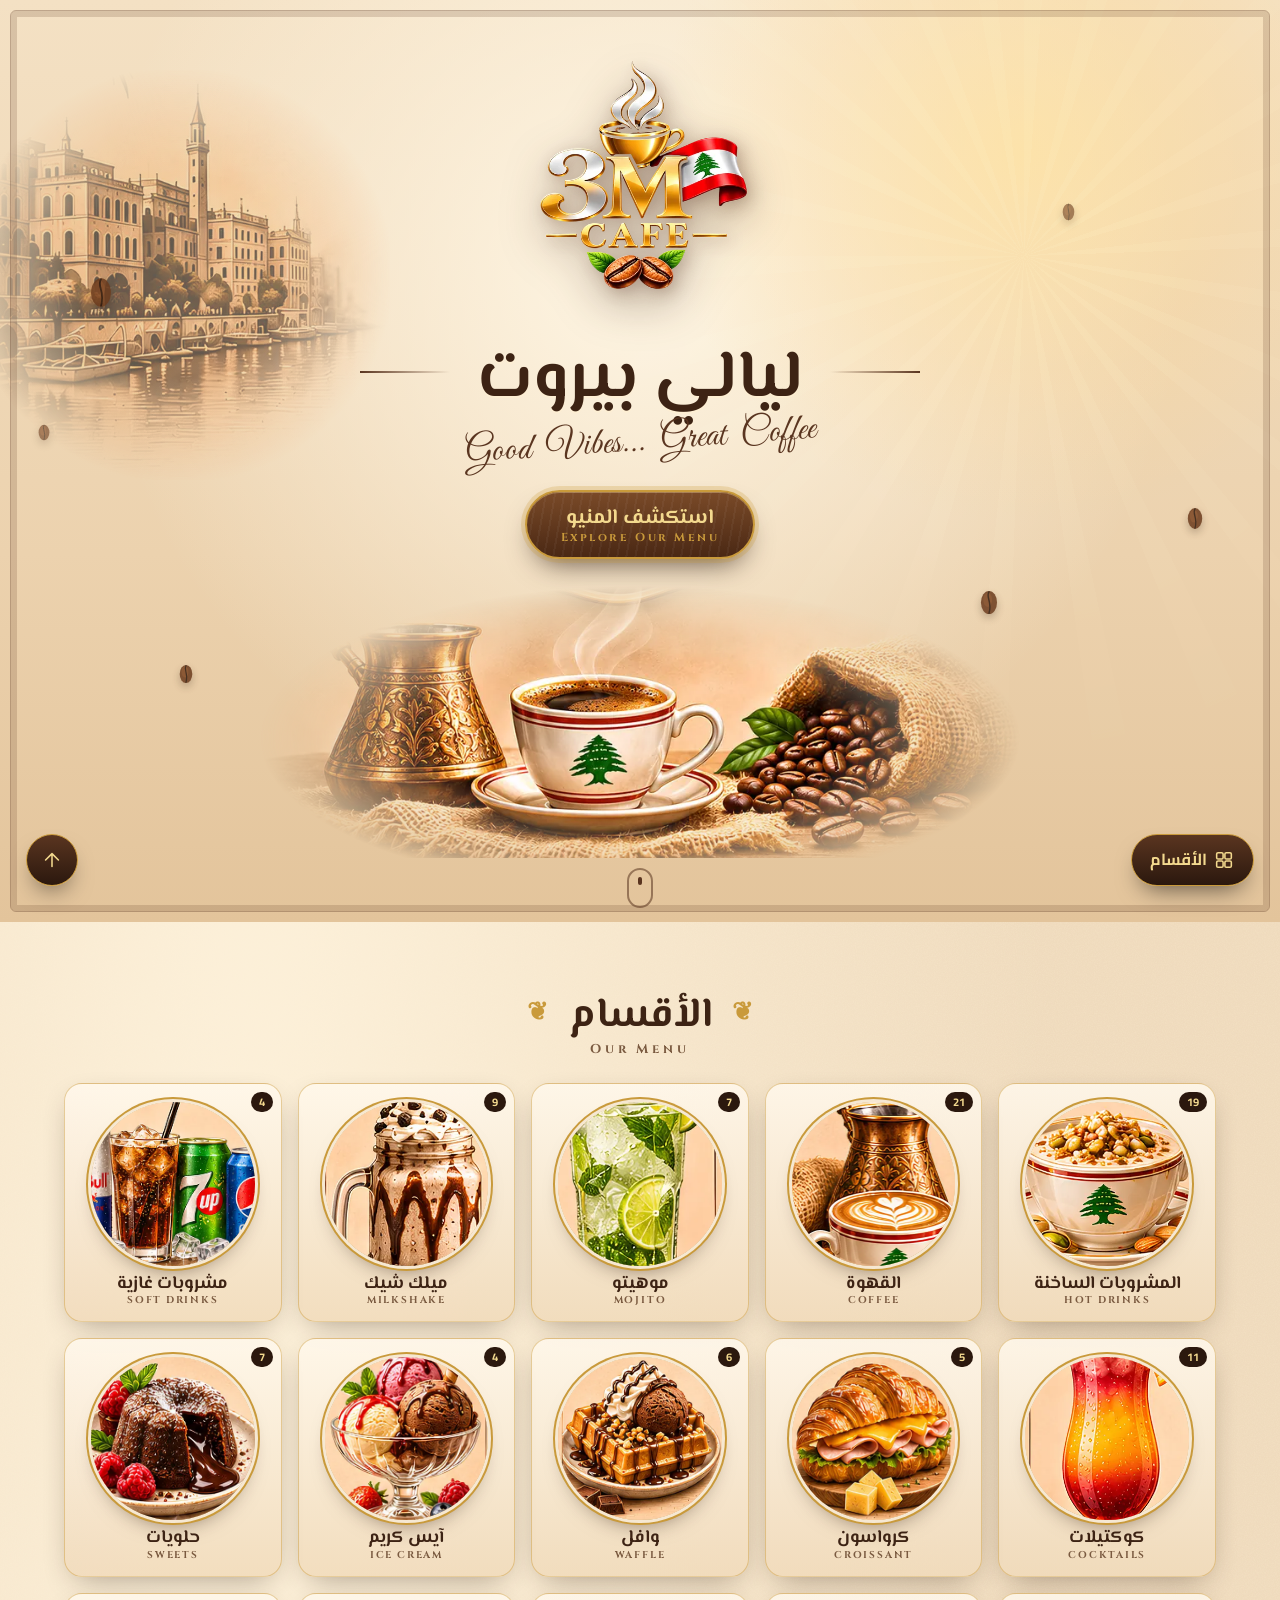
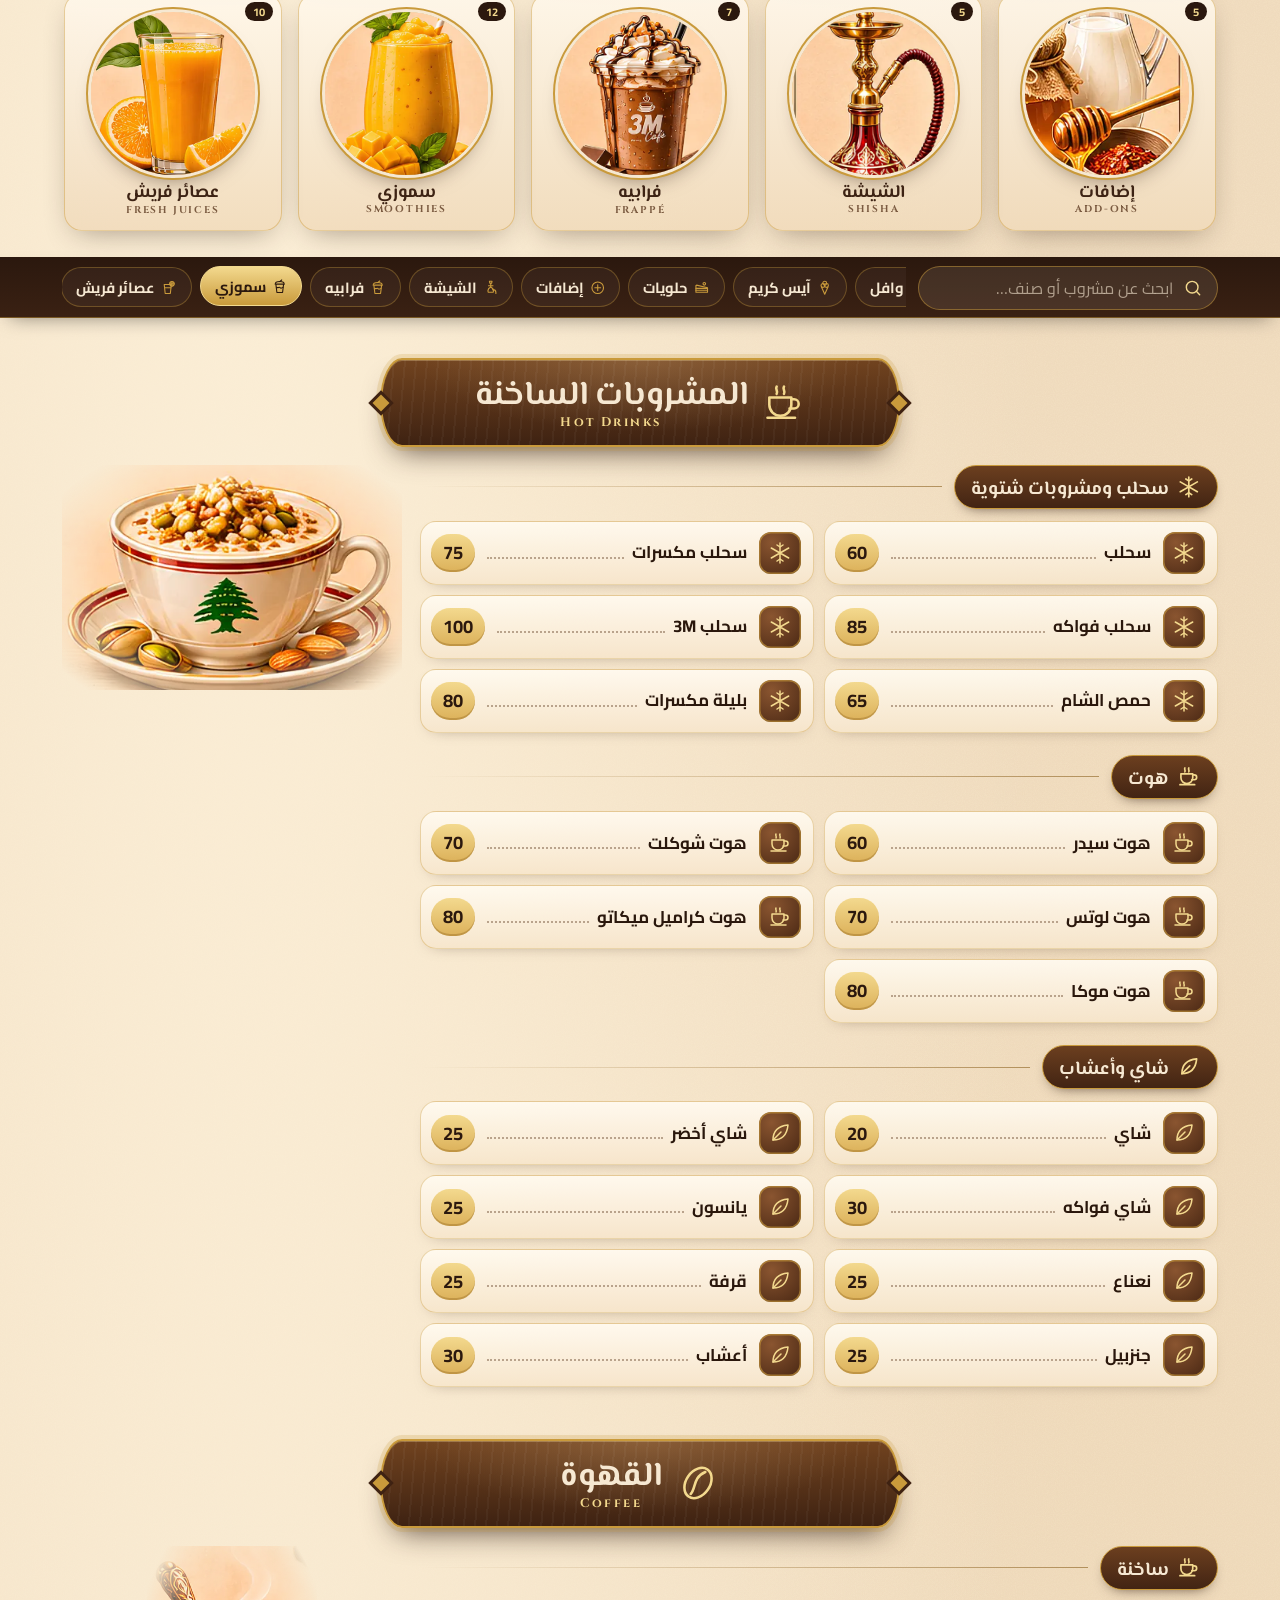
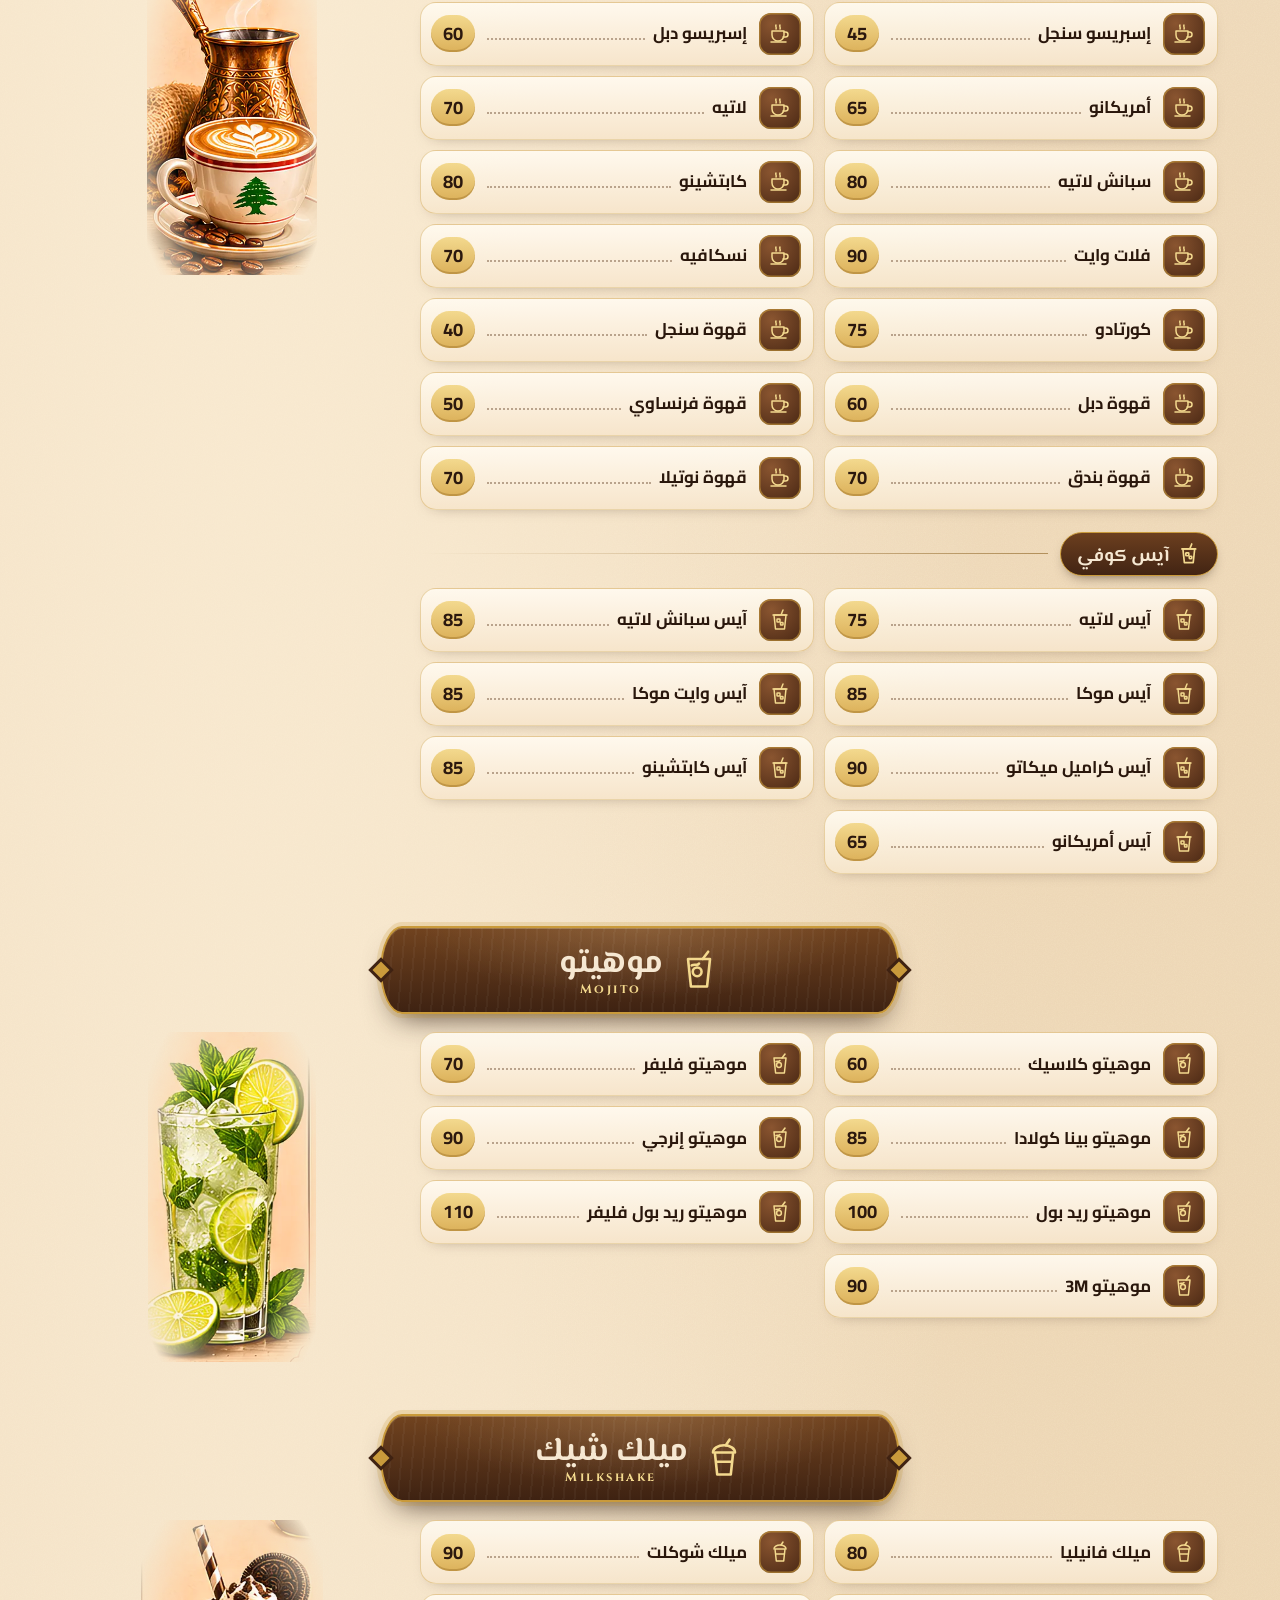
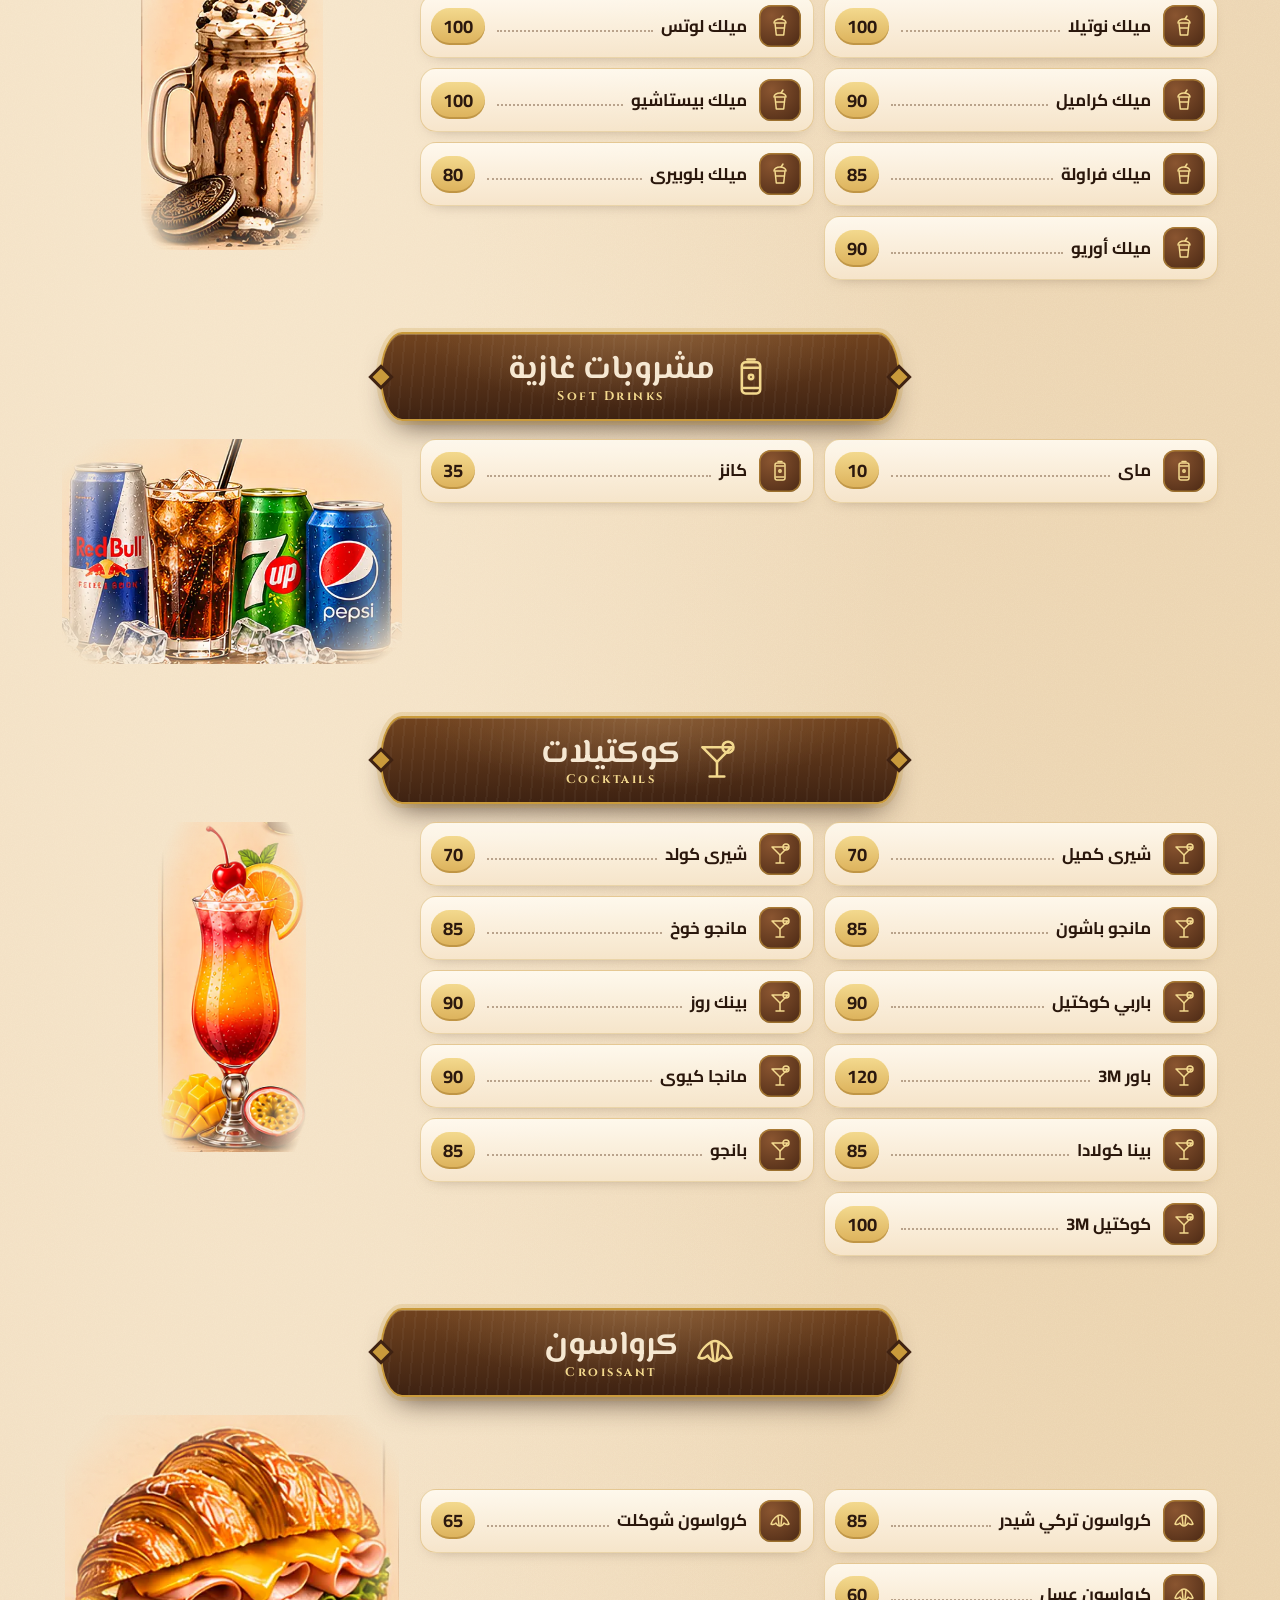
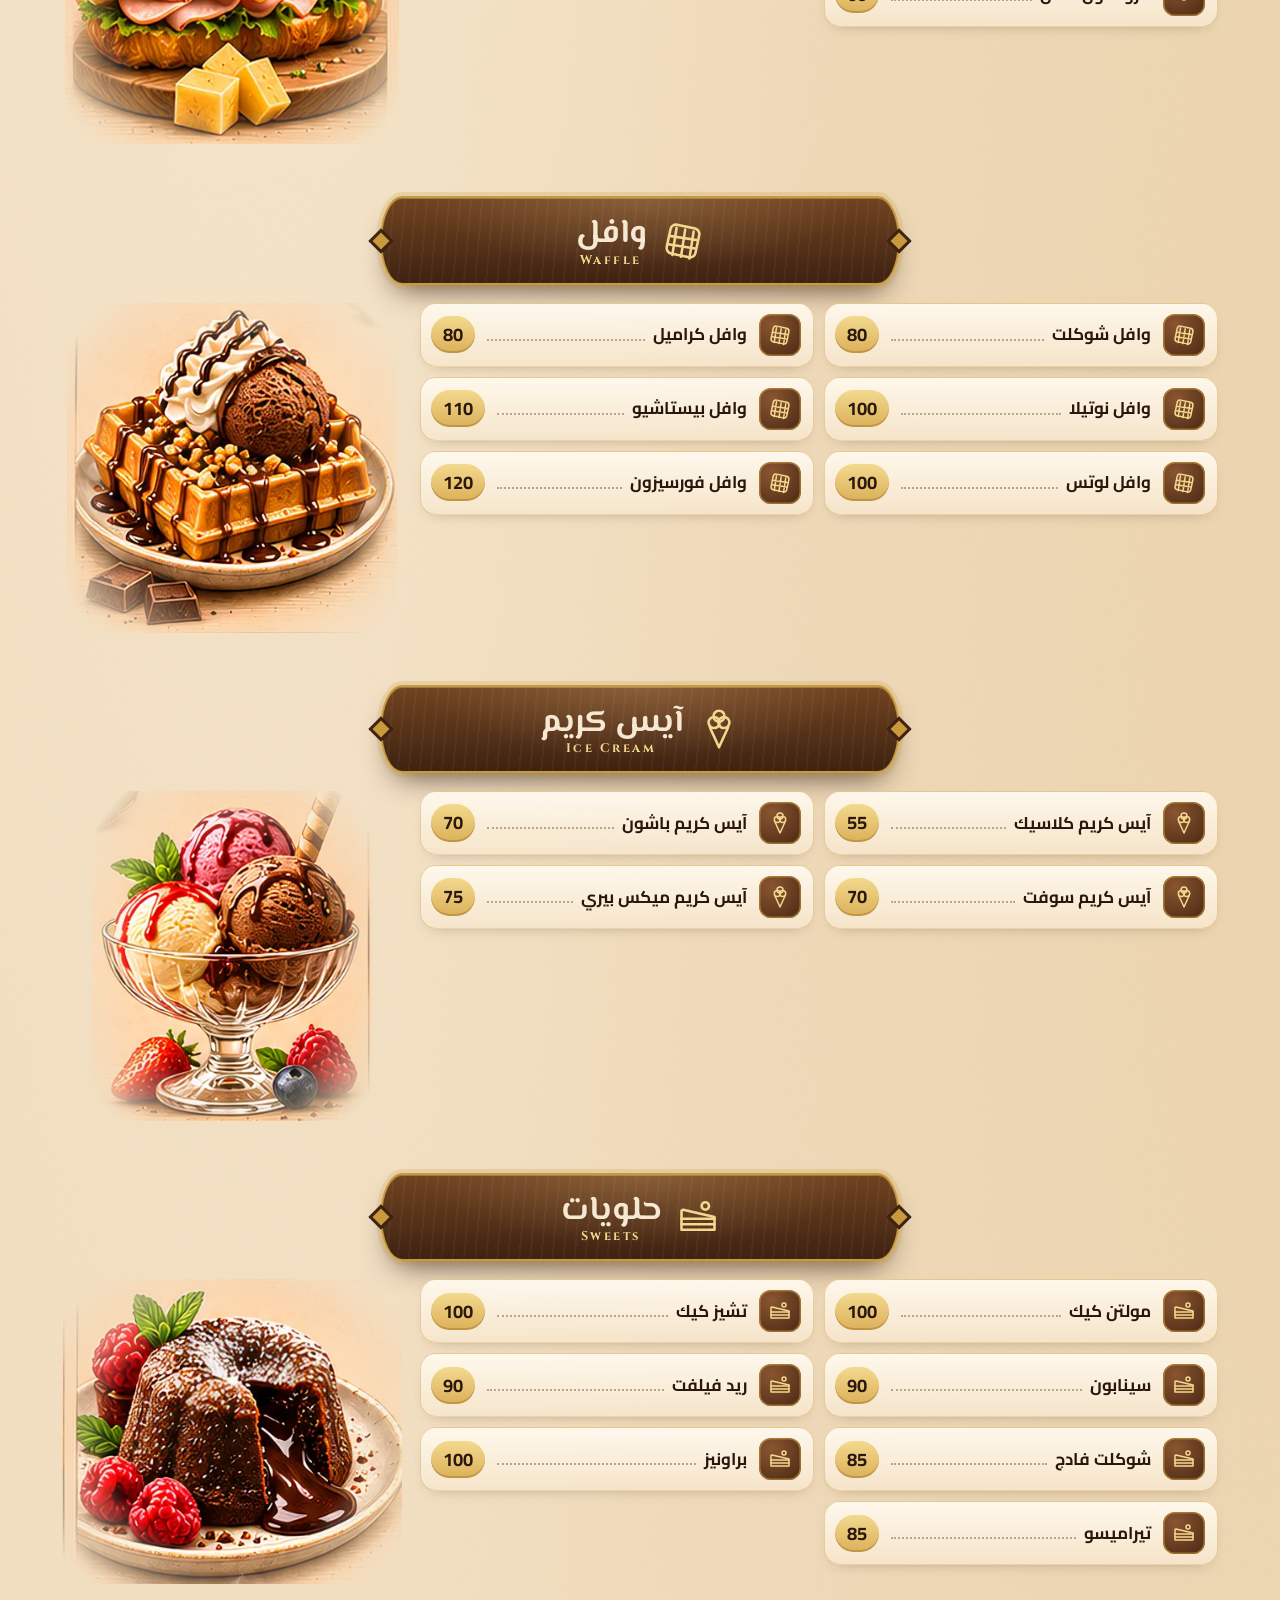
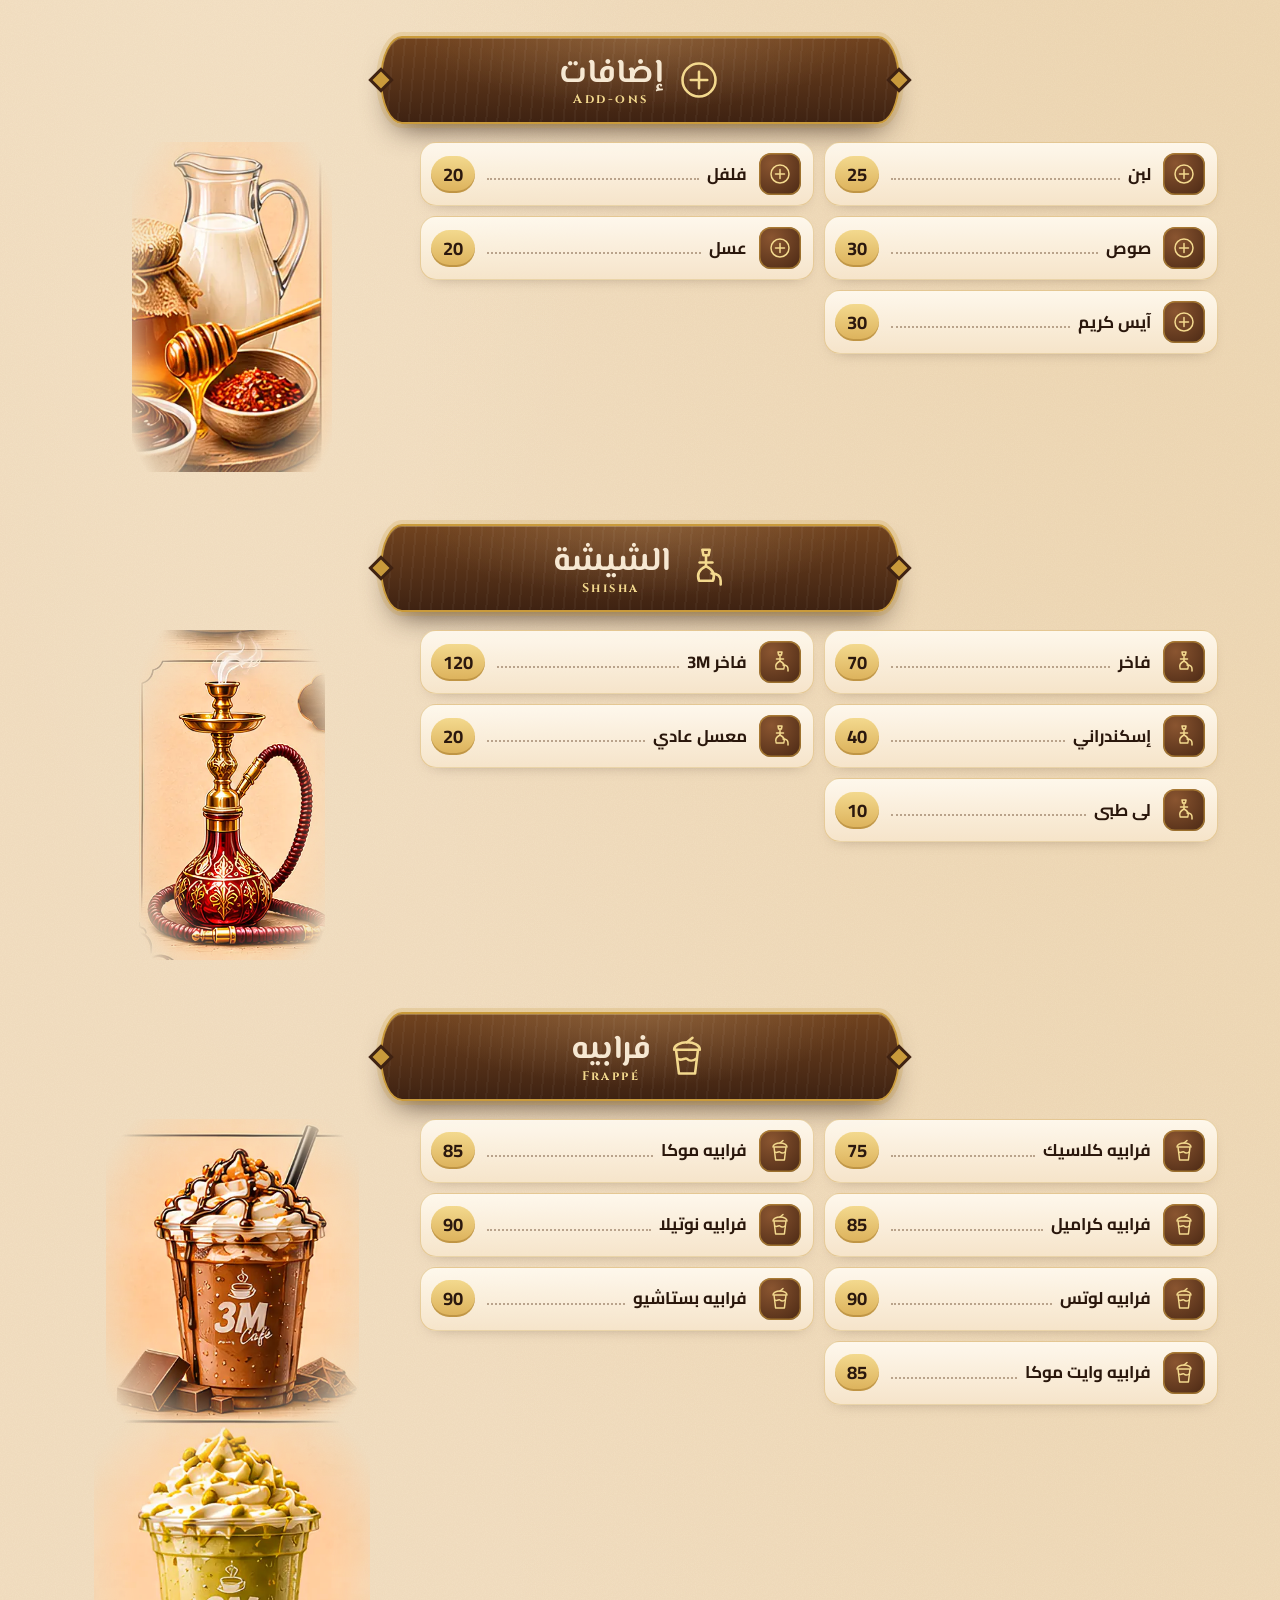
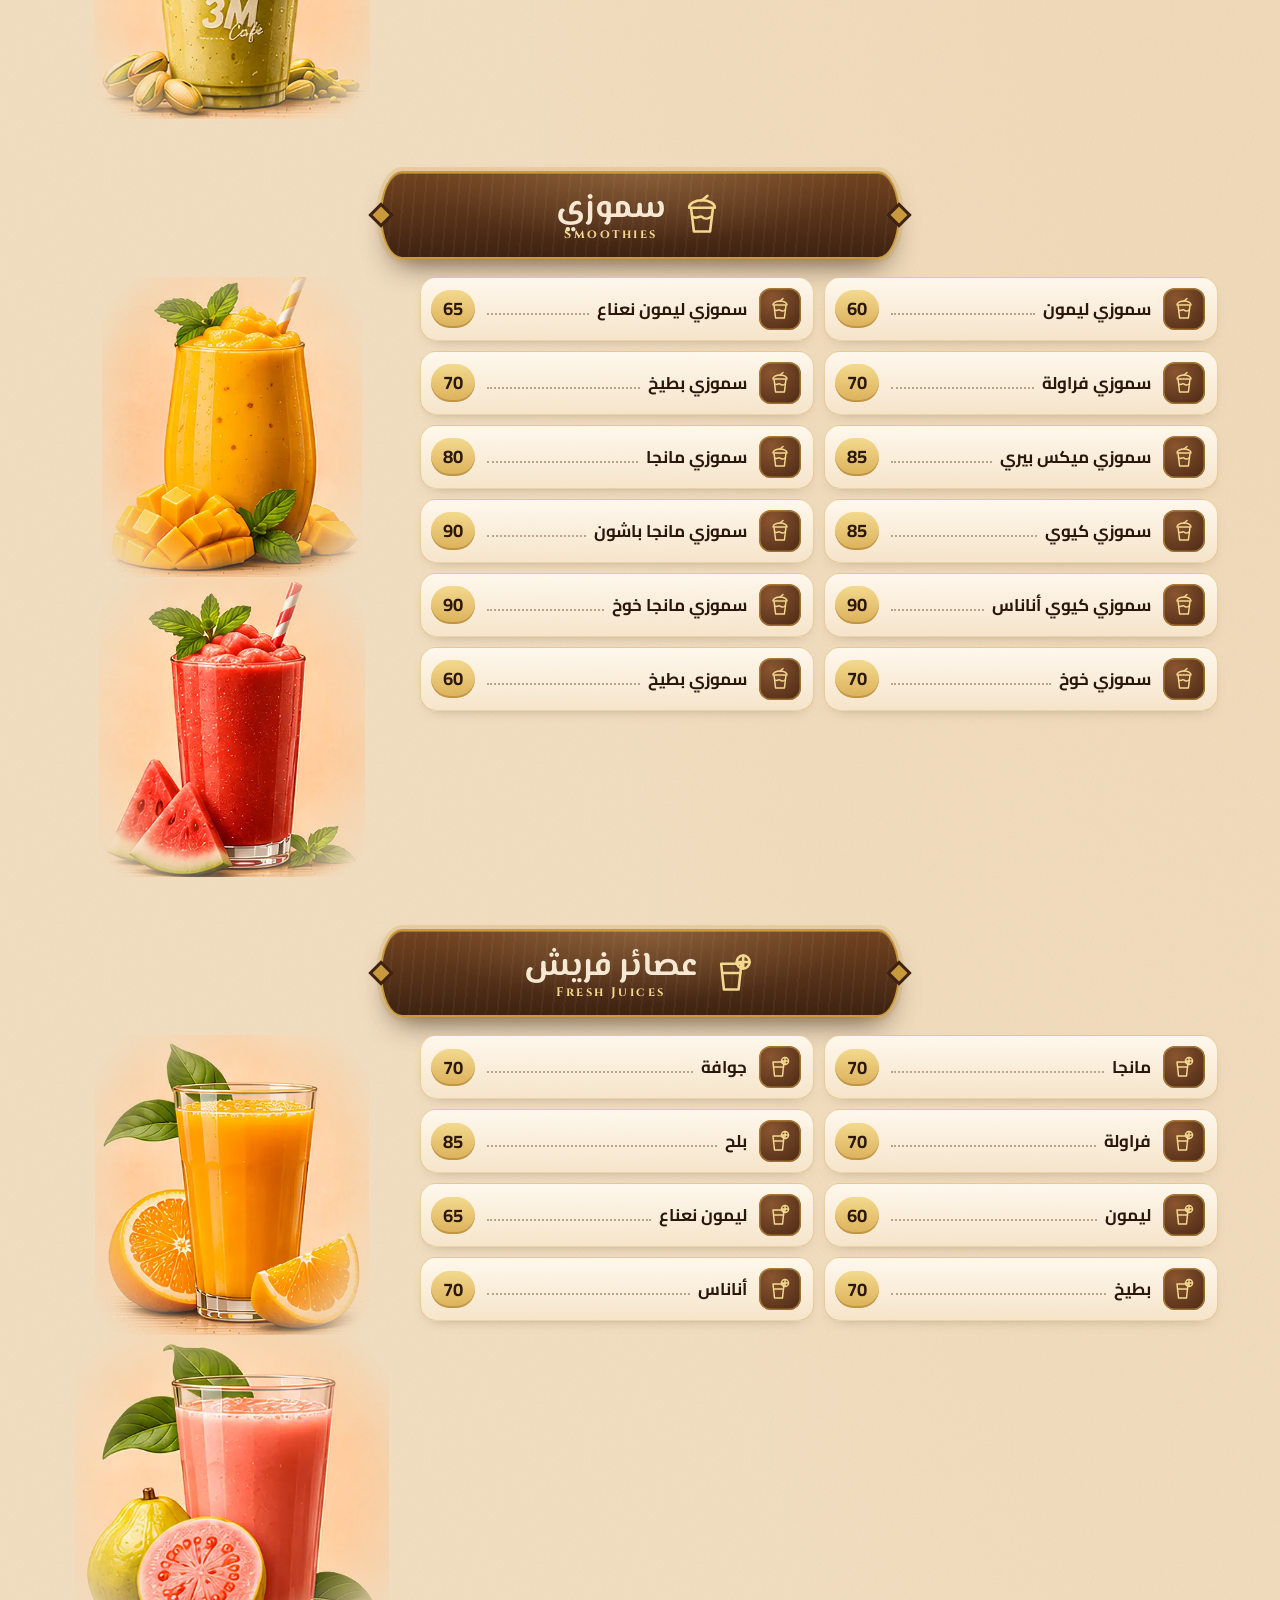
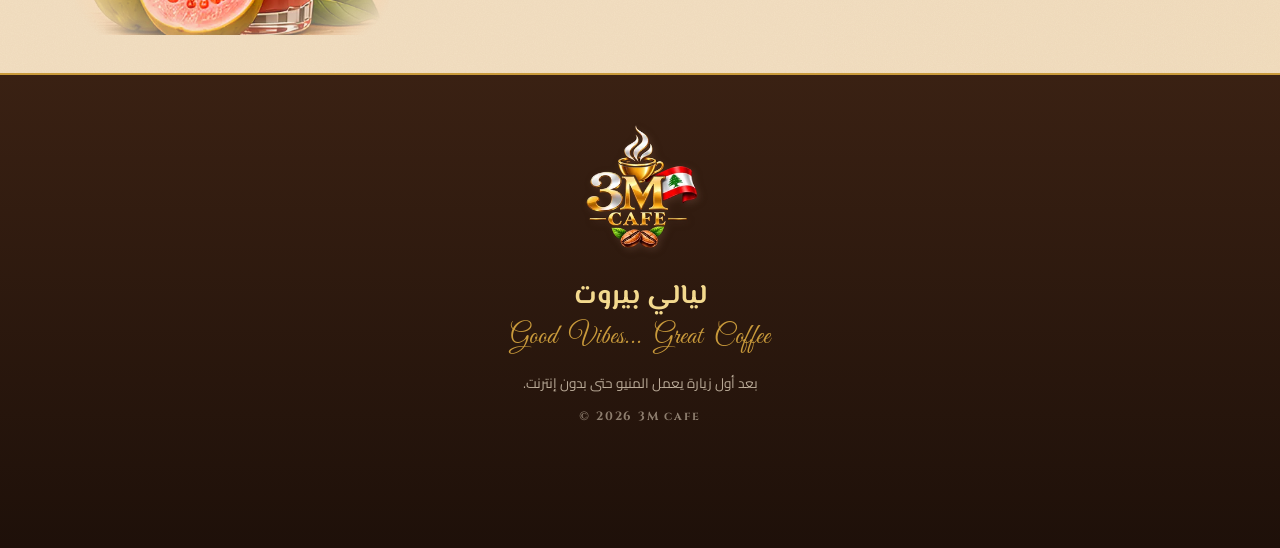
==== index.template.html @ a07860c0 "3M cafe immersive digital menu (PWA)" ====
<!doctype html>
<html lang="ar" dir="rtl">
<head>
<meta charset="utf-8">
<meta name="viewport" content="width=device-width, initial-scale=1, viewport-fit=cover">
<title>3M cafe | ليالي بيروت — المنيو</title>
<meta name="description" content="منيو 3M cafe — ليالي بيروت. مشروبات ساخنة، قهوة، موهيتو، ميلك شيك، كوكتيلات، وافل، كرواسون، حلويات، شيشة، فرابيه، سموزي وعصائر فريش. Good Vibes... Great Coffee.">
<meta name="theme-color" content="#2b180e">
<meta name="color-scheme" content="light">
<link rel="manifest" href="manifest.json">
<link rel="icon" type="image/png" sizes="32x32" href="assets/icons/favicon-32.png">
<link rel="apple-touch-icon" href="assets/icons/apple-touch-icon.png">
<meta name="apple-mobile-web-app-capable" content="yes">
<meta name="mobile-web-app-capable" content="yes">
<meta name="apple-mobile-web-app-status-bar-style" content="black-translucent">
<meta name="apple-mobile-web-app-title" content="3M cafe">
<meta property="og:type" content="website">
<meta property="og:title" content="3M cafe — ليالي بيروت | المنيو">
<meta property="og:description" content="Good Vibes... Great Coffee — منيو 3M cafe الرقمي">
<meta property="og:image" content="assets/img/og.jpg">
<meta property="og:locale" content="ar_EG">
<meta name="twitter:card" content="summary_large_image">
<link rel="preload" href="assets/fonts/el-messiri-arabic-700-normal.woff2" as="font" type="font/woff2" crossorigin>
<link rel="preload" href="assets/fonts/cairo-arabic-700-normal.woff2" as="font" type="font/woff2" crossorigin>
<link rel="preload" href="assets/img/logo-520.webp" as="image" type="image/webp">
<link rel="stylesheet" href="css/styles.css">
<script type="application/ld+json">{"@context":"https://schema.org","@type":"CafeOrCoffeeShop","name":"3M cafe","slogan":"Good Vibes... Great Coffee","servesCuisine":["Coffee","Lebanese"],"hasMenu":"#menu","image":"assets/img/logo.png"}</script>
</head>
<body class="is-loading">
<svg width="0" height="0" style="position:absolute" aria-hidden="true" focusable="false">
  <defs>
    <linearGradient id="leafGrad" x1="0" y1="0" x2="1" y2="1">
      <stop offset="0" stop-color="#6f7b34"/><stop offset=".55" stop-color="#4d5a22"/><stop offset="1" stop-color="#2e3814"/>
    </linearGradient>
    <linearGradient id="goldGrad" x1="0" y1="0" x2="1" y2="1">
      <stop offset="0" stop-color="#f6e19a"/><stop offset=".5" stop-color="#c99a3b"/><stop offset="1" stop-color="#8a5f1c"/>
    </linearGradient>
    <filter id="steamBlur" x="-50%" y="-50%" width="200%" height="200%"><feGaussianBlur stdDeviation="3"/></filter>
  </defs>
  %%FROND%%
  <symbol id="bean" viewBox="0 0 40 56"><ellipse cx="20" cy="28" rx="18" ry="26" fill="#6b3b1d"/><ellipse cx="17" cy="22" rx="10" ry="16" fill="#8a4f27" opacity=".55"/><path d="M20 4c-8 12 8 22 0 48" stroke="#2b160a" stroke-width="3.2" fill="none" stroke-linecap="round"/></symbol>
  <symbol id="i-cup" viewBox="0 0 24 24"><path d="M4 9h12v4a6 6 0 0 1-12 0V9Z"/><path d="M16 10h1.5a2.5 2.5 0 0 1 0 5H15"/><path d="M3 20h15"/><path d="M8 3c-1 1.5 1 2.5 0 4M12 3c-1 1.5 1 2.5 0 4"/></symbol>
  <symbol id="i-bean" viewBox="0 0 24 24"><ellipse cx="12" cy="12" rx="6.5" ry="9" transform="rotate(35 12 12)"/><path d="M8 18c3-3 1-9 8-12"/></symbol>
  <symbol id="i-leaf" viewBox="0 0 24 24"><path d="M5 19C5 10 10 5 20 4c-1 10-6 15-15 15Z"/><path d="M5 19 13 11"/></symbol>
  <symbol id="i-snow" viewBox="0 0 24 24"><path d="M12 2v20M3.3 7l17.4 10M3.3 17 20.7 7"/><path d="m9 4 3 2 3-2M9 20l3-2 3 2"/></symbol>
  <symbol id="i-iced" viewBox="0 0 24 24"><path d="M6 7h12l-1.5 14h-9L6 7Z"/><path d="M5 7h14M13 7l2-5"/><rect x="9" y="11" width="3" height="3" rx=".6"/><rect x="12.5" y="14.5" width="2.5" height="2.5" rx=".6"/></symbol>
  <symbol id="i-mojito" viewBox="0 0 24 24"><path d="M6 6h12l-1.6 15H7.6L6 6Z"/><path d="M14 6l3-4"/><circle cx="11" cy="13" r="2.4"/><path d="M8 9.5c2-1 3 .5 4-1"/></symbol>
  <symbol id="i-shake" viewBox="0 0 24 24"><path d="M7 9h10l-1.3 12H8.3L7 9Z"/><path d="M6 9a6 4 0 0 1 12 0"/><path d="M13 5l2-3"/><path d="M8 14h8"/></symbol>
  <symbol id="i-can" viewBox="0 0 24 24"><rect x="7" y="4" width="10" height="17" rx="2"/><path d="M8 7h8M8 18h8M10 2.5h4"/><circle cx="12" cy="12" r="1.2"/></symbol>
  <symbol id="i-cocktail" viewBox="0 0 24 24"><path d="M4 5h16l-8 8-8-8Z"/><path d="M12 13v8M8 21h8"/><circle cx="18" cy="5" r="3"/></symbol>
  <symbol id="i-croissant" viewBox="0 0 24 24"><path d="M3 15c2-6 7-9 9-9s7 3 9 9c-2 1-4 0-5-1-1 2-3 3-4 3s-3-1-4-3c-1 1-3 2-5 1Z"/><path d="M10 7l1 9M14 7l-1 9"/></symbol>
  <symbol id="i-waffle" viewBox="0 0 24 24"><rect x="4" y="4" width="16" height="16" rx="3" transform="rotate(12 12 12)"/><path d="M8.5 4.8 6.2 19.6M13.2 5.8l-2.3 14.8M17.8 6.8l-2.3 14.8M4.6 9.2l14.8 2.3M3.9 13.8l14.8 2.3"/></symbol>
  <symbol id="i-icecream" viewBox="0 0 24 24"><path d="M7 11l5 11 5-11"/><circle cx="9.3" cy="8.5" r="3"/><circle cx="14.7" cy="8.5" r="3"/><circle cx="12" cy="5" r="3"/></symbol>
  <symbol id="i-cake" viewBox="0 0 24 24"><path d="M3 19h18v-7L4 8l-1 .5V19Z"/><path d="M3 13h18M3 16h18"/><circle cx="16" cy="6" r="2"/></symbol>
  <symbol id="i-plus" viewBox="0 0 24 24"><circle cx="12" cy="12" r="9"/><path d="M12 7.5v9M7.5 12h9"/></symbol>
  <symbol id="i-shisha" viewBox="0 0 24 24"><path d="M10 2h4l-.6 3h-2.8L10 2Z"/><path d="M12 5v6"/><path d="M8.5 9h7"/><path d="M12 11c-4 2-5 5-3.8 8h7.6C17 16 16 13 12 11Z"/><path d="M15 15c3 0 5 1 5 4v2"/></symbol>
  <symbol id="i-frappe" viewBox="0 0 24 24"><path d="M6 8h12l-1.6 13H7.6L6 8Z"/><path d="M5 8a7 4 0 0 1 14 0"/><path d="M12 4l3-2.5"/><path d="M7 13c2 1.5 4-1 5 0s3 1.5 5 0"/></symbol>
  <symbol id="i-juice" viewBox="0 0 24 24"><path d="M5 7h11l-1.5 14h-8L5 7Z"/><circle cx="17" cy="6" r="3.5"/><path d="M17 2.5v7M13.5 6h7"/><path d="M6 12h9.5"/></symbol>
  <symbol id="i-search" viewBox="0 0 24 24"><circle cx="11" cy="11" r="7"/><path d="m20 20-4-4"/></symbol>
  <symbol id="i-grid" viewBox="0 0 24 24"><rect x="4" y="4" width="7" height="7" rx="1.5"/><rect x="13" y="4" width="7" height="7" rx="1.5"/><rect x="4" y="13" width="7" height="7" rx="1.5"/><rect x="13" y="13" width="7" height="7" rx="1.5"/></symbol>
  <symbol id="i-up" viewBox="0 0 24 24"><path d="M12 19V5M5 12l7-7 7 7"/></symbol>
  <symbol id="i-x" viewBox="0 0 24 24"><path d="M6 6l12 12M18 6 6 18"/></symbol>
  <symbol id="i-wifi-off" viewBox="0 0 24 24"><path d="M3 3l18 18M8.5 16.5a5 5 0 0 1 7 0M5 12.5a10 10 0 0 1 4.3-2.4M12 8.4a10 10 0 0 1 7 4.1M2 8.8a15 15 0 0 1 4.6-2.9M10.5 4.6A15 15 0 0 1 22 8.8"/><circle cx="12" cy="20" r=".8"/></symbol>
  <symbol id="i-download" viewBox="0 0 24 24"><path d="M12 3v12M7 10l5 5 5-5M4 20h16"/></symbol>
  <symbol id="steam" viewBox="0 0 60 90"><g fill="none" stroke="#fff" stroke-linecap="round" filter="url(#steamBlur)"><path class="s1" d="M20 88c-10-14 10-22 0-38s10-24 2-40" stroke-width="5"/><path class="s2" d="M32 88c-8-12 8-20 0-34s8-22 2-36" stroke-width="4"/><path class="s3" d="M44 88c-10-14 10-20 0-36s8-20 2-32" stroke-width="5"/></g></symbol>
</svg>

<!-- Loader -->
<div class="loader" id="loader" role="status" aria-label="جاري التحميل">
  <div class="loader__cup" aria-hidden="true">
    <svg class="loader__steam" viewBox="0 0 60 90"><use href="#steam"/></svg>
    <svg viewBox="0 0 120 90" class="loader__svg">
      <defs><clipPath id="cupClip"><path d="M14 16h72v24a36 36 0 0 1-72 0V16Z"/></clipPath></defs>
      <path d="M14 16h72v24a36 36 0 0 1-72 0V16Z" fill="url(#goldGrad)"/>
      <g clip-path="url(#cupClip)"><path class="loader__liquid" d="M0 24q15-6 30 0t30 0 30 0 30 0 30 0V90H0Z" fill="#4a2814"/></g>
      <path d="M86 24h6a10 10 0 0 1 0 20h-9" fill="none" stroke="url(#goldGrad)" stroke-width="6"/>
      <ellipse cx="50" cy="84" rx="44" ry="5" fill="url(#goldGrad)"/>
    </svg>
  </div>
  <p class="loader__text">3M <span>cafe</span></p>
</div>

<a class="skip" href="#menu">انتقل للمنيو</a>

<!-- Offline / update / install toasts -->
<div class="pill pill--offline" id="offlinePill" hidden><svg class="ico"><use href="#i-wifi-off"/></svg><span>أنت غير متصل — المنيو يعمل من النسخة المحفوظة</span></div>
<div class="toast" id="updateToast" hidden><span>نسخة جديدة من المنيو متاحة</span><button type="button" id="updateBtn">تحديث</button></div>

<header class="hero" id="top">
  <div class="hero__sun" aria-hidden="true"></div>
  <div class="hero__rays" aria-hidden="true"></div>
  <img class="hero__city" data-speed="0.18" src="assets/img/beirut.webp" width="560" height="546" alt="" aria-hidden="true">
  <div class="palm palm--tl" data-speed="0.08" aria-hidden="true">
    <svg class="frond f1" viewBox="-20 -60 460 360"><use href="#frond"/></svg>
    <svg class="frond f2" viewBox="-20 -60 460 360"><use href="#frond"/></svg>
    <svg class="frond f3" viewBox="-20 -60 460 360"><use href="#frond"/></svg>
  </div>
  <div class="palm palm--tr" data-speed="0.08" aria-hidden="true">
    <svg class="frond f1" viewBox="-20 -60 460 360"><use href="#frond"/></svg>
    <svg class="frond f2" viewBox="-20 -60 460 360"><use href="#frond"/></svg>
    <svg class="frond f3" viewBox="-20 -60 460 360"><use href="#frond"/></svg>
  </div>
  <div class="beans" aria-hidden="true">
    <svg class="b b1"><use href="#bean"/></svg><svg class="b b2"><use href="#bean"/></svg><svg class="b b3"><use href="#bean"/></svg><svg class="b b4"><use href="#bean"/></svg><svg class="b b5"><use href="#bean"/></svg><svg class="b b6"><use href="#bean"/></svg>
  </div>

  <div class="hero__content">
    <div class="hero__logo-wrap">
      <svg class="hero__logo-steam" viewBox="0 0 60 90" aria-hidden="true"><use href="#steam"/></svg>
      <img class="hero__logo" src="assets/img/logo-520.webp" srcset="assets/img/logo-260.webp 260w, assets/img/logo-520.webp 520w" sizes="(max-width: 600px) 220px, 280px" width="520" height="531" alt="3M cafe" fetchpriority="high">
    </div>
    <h1 class="hero__title"><span class="sr-only">3M cafe — </span>ليالي بيروت</h1>
    <p class="hero__script" lang="en" dir="ltr">Good Vibes... Great Coffee</p>
    <a class="plaque-btn" href="#categories">
      <span class="plaque-btn__ar">استكشف المنيو</span>
      <span class="plaque-btn__en" lang="en">Explore Our Menu</span>
    </a>
  </div>

  <div class="hero__scene" data-speed="-0.06">
    <img src="assets/img/hero-scene.webp" width="900" height="322" alt="دلة قهوة نحاسية وفنجان قهوة لبناني وحبوب البن" fetchpriority="high">
    <svg class="hero__scene-steam" viewBox="0 0 60 90" aria-hidden="true"><use href="#steam"/></svg>
  </div>
  <a class="scroll-cue" href="#categories" aria-label="انزل للأقسام"><span></span></a>
</header>

<main id="menu">
  <section class="cats" id="categories" aria-labelledby="catsTitle">
    <div class="ornament-title">
      <h2 id="catsTitle">الأقسام</h2>
      <p lang="en">Our Menu</p>
    </div>
    <div class="cats__grid" id="catsGrid"></div>
  </section>

  <div class="toolbar" id="toolbar">
    <div class="toolbar__inner">
      <label class="search">
        <svg class="ico" aria-hidden="true"><use href="#i-search"/></svg>
        <span class="sr-only">ابحث في المنيو</span>
        <input id="search" type="search" placeholder="ابحث عن مشروب أو صنف…" autocomplete="off" enterkeyhint="search">
        <button type="button" class="search__clear" id="searchClear" aria-label="مسح البحث" hidden><svg class="ico"><use href="#i-x"/></svg></button>
      </label>
      <nav class="chips" id="chips" aria-label="أقسام المنيو"></nav>
    </div>
  </div>

  <div id="sections"></div>
  <p class="empty" id="empty" hidden>لا توجد نتائج مطابقة — جرّب كلمة أخرى ☕</p>
  <noscript><p class="empty">يرجى تفعيل JavaScript لعرض المنيو.</p></noscript>
</main>

<footer class="footer">
  <img src="assets/img/logo-260.webp" width="260" height="266" alt="3M cafe" loading="lazy" decoding="async">
  <p class="footer__ar">ليالي بيروت</p>
  <p class="footer__en" lang="en" dir="ltr">Good Vibes... Great Coffee</p>
  <button type="button" class="install-btn" id="installBtn" hidden><svg class="ico"><use href="#i-download"/></svg> أضف المنيو للشاشة الرئيسية</button>
  <p class="footer__ios" id="iosHint" hidden>على iPhone: اضغط زر المشاركة ثم «إضافة إلى الشاشة الرئيسية».</p>
  <p class="footer__note">بعد أول زيارة يعمل المنيو حتى بدون إنترنت.</p>
  <p class="footer__copy" lang="en" dir="ltr">© <span id="year"></span> 3M cafe</p>
</footer>

<div class="fabs">
  <a class="fab fab--cats" href="#categories" aria-label="الرجوع إلى الأقسام"><svg class="ico"><use href="#i-grid"/></svg><span>الأقسام</span></a>
  <button type="button" class="fab fab--top" id="toTop" aria-label="العودة لأعلى"><svg class="ico"><use href="#i-up"/></svg></button>
</div>

<script src="js/app.js" defer></script>
</body>
</html>
---- css/styles.css ----
/* =========================================================
   3M cafe — Immersive Digital Menu
   ========================================================= */
@font-face{font-family:"Messiri";src:url(../assets/fonts/el-messiri-arabic-700-normal.woff2) format("woff2");font-weight:700;font-display:swap;unicode-range:U+0600-06FF,U+0750-077F,U+0870-088E,U+0890-0891,U+0898-08E1,U+08E3-08FF,U+200C-200E,U+2010-2011,U+204F,U+2E41,U+FB50-FDFF,U+FE70-FE74,U+FE76-FEFC}
@font-face{font-family:"Cairo";src:url(../assets/fonts/cairo-arabic-400-normal.woff2) format("woff2");font-weight:400;font-display:swap;unicode-range:U+0600-06FF,U+0750-077F,U+0870-088E,U+0890-0891,U+0898-08E1,U+08E3-08FF,U+200C-200E,U+2010-2011,U+204F,U+2E41,U+FB50-FDFF,U+FE70-FE74,U+FE76-FEFC}
@font-face{font-family:"Cairo";src:url(../assets/fonts/cairo-arabic-700-normal.woff2) format("woff2");font-weight:700;font-display:swap;unicode-range:U+0600-06FF,U+0750-077F,U+0870-088E,U+0890-0891,U+0898-08E1,U+08E3-08FF,U+200C-200E,U+2010-2011,U+204F,U+2E41,U+FB50-FDFF,U+FE70-FE74,U+FE76-FEFC}
@font-face{font-family:"Cairo";src:url(../assets/fonts/cairo-latin-400-normal.woff2) format("woff2");font-weight:400;font-display:swap;unicode-range:U+0000-00FF,U+0131,U+0152-0153,U+02BB-02BC,U+02C6,U+02DA,U+02DC,U+2000-206F,U+20AC,U+2122,U+2191,U+2193,U+2212,U+2215,U+FEFF,U+FFFD}
@font-face{font-family:"Cairo";src:url(../assets/fonts/cairo-latin-700-normal.woff2) format("woff2");font-weight:700;font-display:swap;unicode-range:U+0000-00FF,U+0131,U+0152-0153,U+02BB-02BC,U+02C6,U+02DA,U+02DC,U+2000-206F,U+20AC,U+2122,U+2191,U+2193,U+2212,U+2215,U+FEFF,U+FFFD}
@font-face{font-family:"Cinzel";src:url(../assets/fonts/cinzel-latin-700-normal.woff2) format("woff2");font-weight:700;font-display:swap}
@font-face{font-family:"Great Vibes";src:url(../assets/fonts/great-vibes-latin-400-normal.woff2) format("woff2");font-weight:400;font-display:swap}

:root{
  --cream:#f6e8d2;
  --beige:#ecd5b4;
  --sand:#e2c39b;
  --paper:#f3dfc2;
  --coffee:#2b180e;
  --espresso:#3d2314;
  --brown:#5a3520;
  --wood:#6b3f22;
  --wood-dark:#3e2212;
  --gold:#c99a3b;
  --gold-light:#f3d98e;
  --gold-deep:#8a5f1c;
  --ink:#2a170c;
  --muted:#7a5a40;
  --leaf:#4d5a22;
  --radius:18px;
  --shadow:0 10px 30px -12px rgba(43,24,14,.45);
  --font-ar:"Cairo",system-ui,-apple-system,"Segoe UI",Tahoma,sans-serif;
  --font-display:"Messiri","Cairo",serif;
  --font-en:"Cinzel",Georgia,serif;
  --font-script:"Great Vibes",cursive;
  --toolbar-h:118px;
  --ease:cubic-bezier(.22,.61,.36,1);
}
*,*::before,*::after{box-sizing:border-box}
html{scroll-behavior:smooth;-webkit-text-size-adjust:100%;scroll-padding-top:calc(var(--toolbar-h) + 8px)}
body{
  margin:0;font-family:var(--font-ar);color:var(--ink);line-height:1.6;
  background-color:var(--paper);
  background-image:
    radial-gradient(ellipse at 20% 0%,rgba(255,244,222,.9),transparent 55%),
    radial-gradient(ellipse at 100% 60%,rgba(201,154,59,.12),transparent 50%),
    url("data:image/svg+xml,%3Csvg xmlns='http://www.w3.org/2000/svg' width='160' height='160'%3E%3Cfilter id='n'%3E%3CfeTurbulence type='fractalNoise' baseFrequency='.9' numOctaves='2' stitchTiles='stitch'/%3E%3CfeColorMatrix values='0 0 0 0 .35 0 0 0 0 .22 0 0 0 0 .1 0 0 0 .07 0'/%3E%3C/filter%3E%3Crect width='160' height='160' filter='url(%23n)'/%3E%3C/svg%3E");
  overflow-x:hidden;
}
body.is-loading{overflow:hidden}
img,svg{display:block;max-width:100%}
a{color:inherit}
button{font:inherit;cursor:pointer}
.ico{width:1.25em;height:1.25em;fill:none;stroke:currentColor;stroke-width:1.7;stroke-linecap:round;stroke-linejoin:round;flex:none}
.sr-only{position:absolute!important;width:1px;height:1px;overflow:hidden;clip:rect(0 0 0 0);white-space:nowrap}
.skip{position:absolute;inset-inline-start:12px;top:-60px;z-index:100;background:var(--coffee);color:var(--gold-light);padding:10px 16px;border-radius:10px;text-decoration:none}
.skip:focus{top:12px}
:focus-visible{outline:3px solid var(--gold);outline-offset:3px;border-radius:8px}

/* ---------- Loader ---------- */
.loader{position:fixed;inset:0;z-index:200;display:grid;place-content:center;justify-items:center;gap:14px;
  background:radial-gradient(circle at 50% 40%,#4a2a17,#1c0f08 70%);transition:opacity .7s var(--ease),visibility .7s}
.loader.is-done{opacity:0;visibility:hidden}
.loader__cup{position:relative;width:120px}
.loader__svg{width:120px;height:90px}
.loader__steam{position:absolute;width:52px;bottom:68px;left:26px;opacity:.85}
.loader__liquid{animation:wave 2.4s linear infinite}
.loader__text{margin:0;font-family:var(--font-en);font-size:1.6rem;letter-spacing:.12em;color:var(--gold-light)}
.loader__text span{font-size:1rem;letter-spacing:.3em;color:var(--gold)}
@keyframes wave{from{transform:translateX(0)}to{transform:translateX(-60px)}}

/* ---------- Steam ---------- */
.s1,.s2,.s3{stroke-dasharray:60 200;animation:steam 3.6s ease-in-out infinite;opacity:0}
.s2{animation-delay:1.1s}.s3{animation-delay:2.1s}
@keyframes steam{
  0%{stroke-dashoffset:0;opacity:0;transform:translateY(8px)}
  25%{opacity:.75}
  100%{stroke-dashoffset:-150;opacity:0;transform:translateY(-14px)}
}

/* ---------- Hero ---------- */
.hero{position:relative;min-height:100vh;min-height:100svh;display:flex;flex-direction:column;align-items:center;justify-content:center;
  overflow:hidden;isolation:isolate;padding:calc(env(safe-area-inset-top) + 24px) 16px 64px;
  background:
    radial-gradient(ellipse at 50% 30%,rgba(255,247,230,.95),transparent 60%),
    linear-gradient(180deg,#f4e1c4 0%,#ecd2ae 60%,#e3c49b 100%);
}
.hero::after{content:"";position:absolute;inset:10px;border:1.5px solid rgba(90,53,32,.35);border-radius:6px;pointer-events:none;z-index:3;
  box-shadow:inset 0 0 0 5px rgba(243,223,194,.0),inset 0 0 0 6px rgba(90,53,32,.18)}
.hero__sun{position:absolute;top:-18vmax;inset-inline-start:-10vmax;width:60vmax;height:60vmax;border-radius:50%;z-index:-1;
  background:radial-gradient(circle,rgba(255,226,160,.75),rgba(255,214,140,.25) 40%,transparent 68%);animation:glow 9s ease-in-out infinite}
.hero__rays{position:absolute;top:-30vmax;inset-inline-start:-30vmax;width:100vmax;height:100vmax;z-index:-1;opacity:.22;mix-blend-mode:soft-light;
  background:repeating-conic-gradient(from 0deg at 50% 50%,rgba(255,236,190,.9) 0deg 4deg,transparent 4deg 14deg);
  -webkit-mask:radial-gradient(circle,#000 10%,transparent 60%);mask:radial-gradient(circle,#000 10%,transparent 60%);
  animation:spin 120s linear infinite}
@keyframes glow{0%,100%{opacity:.85;transform:scale(1)}50%{opacity:1;transform:scale(1.06)}}
@keyframes spin{to{transform:rotate(360deg)}}

.hero__city{position:absolute;top:70px;inset-inline-end:-30px;width:min(46vw,380px);height:auto;opacity:.38;z-index:-1;mix-blend-mode:multiply;
  -webkit-mask:radial-gradient(ellipse at 50% 50%,#000 35%,transparent 72%);mask:radial-gradient(ellipse at 50% 50%,#000 35%,transparent 72%)}

.palm{position:absolute;top:-30px;width:min(58vw,420px);aspect-ratio:1;z-index:1;pointer-events:none}
.palm--tl{inset-inline-end:-60px} /* RTL: end = left */
.palm--tr{inset-inline-start:-60px}
.palm--tr .frond-flip,.palm--tr{transform:scaleX(-1)}
.frond{position:absolute;top:0;left:0;width:100%;height:auto;transform-origin:2% 18%;filter:drop-shadow(0 6px 6px rgba(40,30,10,.25))}
.f1{animation:sway 7s ease-in-out infinite}
.f2{top:4%;transform:rotate(28deg);animation:sway2 8.5s ease-in-out infinite;opacity:.95}
.f3{top:-6%;transform:rotate(-22deg) scale(.82);animation:sway3 6.2s ease-in-out infinite;opacity:.9}
@keyframes sway{0%,100%{transform:rotate(-2deg)}50%{transform:rotate(4deg)}}
@keyframes sway2{0%,100%{transform:rotate(26deg)}50%{transform:rotate(33deg)}}
@keyframes sway3{0%,100%{transform:rotate(-24deg) scale(.82)}50%{transform:rotate(-17deg) scale(.82)}}

.beans{position:absolute;inset:0;z-index:2;pointer-events:none}
.b{position:absolute;width:22px;height:31px;opacity:.85;filter:drop-shadow(0 4px 4px rgba(40,20,5,.3));animation:float 9s ease-in-out infinite}
.b1{top:30%;left:7%;animation-duration:10s}
.b2{top:55%;right:6%;width:16px;height:23px;animation-delay:-3s}
.b3{top:72%;left:14%;width:14px;height:20px;animation-delay:-5s;animation-duration:12s}
.b4{top:22%;right:16%;width:13px;height:18px;animation-delay:-2s;opacity:.6}
.b5{top:46%;left:3%;width:12px;height:17px;animation-delay:-7s;opacity:.6}
.b6{top:64%;right:22%;width:18px;height:25px;animation-delay:-4s;animation-duration:11s}
@keyframes float{0%,100%{transform:translate3d(0,0,0) rotate(0)}33%{transform:translate3d(6px,-14px,0) rotate(18deg)}66%{transform:translate3d(-5px,-6px,0) rotate(-12deg)}}

.hero__content{position:relative;z-index:4;display:flex;flex-direction:column;align-items:center;text-align:center;margin-top:2vh}
.hero__logo-wrap{position:relative;animation:bob 6s ease-in-out infinite}
.hero__logo{width:clamp(190px,52vw,280px);height:auto;filter:drop-shadow(0 14px 22px rgba(60,30,10,.35))}
.hero__logo-steam{position:absolute;width:20%;top:-14%;left:39%;opacity:.7}
@keyframes bob{0%,100%{transform:translateY(0)}50%{transform:translateY(-8px)}}
.hero__title{margin:6px 0 0;font-family:var(--font-display);font-weight:700;font-size:clamp(2.4rem,11vw,4.2rem);line-height:1.15;color:var(--espresso);
  display:flex;align-items:center;gap:.4em;text-shadow:0 2px 0 rgba(255,240,210,.7)}
.hero__title::before,.hero__title::after{content:"";width:clamp(26px,9vw,90px);height:2px;background:linear-gradient(90deg,transparent,var(--brown))}
.hero__title::after{transform:scaleX(-1)}
.hero__script{margin:2px 0 18px;word-spacing:.25em;font-family:var(--font-script);font-size:clamp(1.6rem,7vw,2.3rem);color:var(--brown);transform:rotate(-4deg)}

.plaque-btn{position:relative;display:inline-flex;flex-direction:column;align-items:center;gap:0;text-decoration:none;
  padding:12px 34px 10px;min-height:56px;border-radius:999px;color:var(--gold-light);overflow:hidden;
  background:
    repeating-linear-gradient(100deg,rgba(255,255,255,.04) 0 2px,transparent 2px 9px),
    linear-gradient(180deg,#7a4a28,#4a2814);
  border:2px solid var(--gold);box-shadow:0 0 0 4px rgba(201,154,59,.25),0 14px 28px -10px rgba(43,24,14,.7),inset 0 1px 0 rgba(255,230,170,.35);
  transition:transform .35s var(--ease),box-shadow .35s var(--ease)}
.plaque-btn::after{content:"";position:absolute;top:0;bottom:0;width:40%;left:-60%;background:linear-gradient(100deg,transparent,rgba(255,236,180,.45),transparent);transform:skewX(-20deg);animation:shine 4.5s ease-in-out infinite}
.plaque-btn__ar{font-family:var(--font-display);font-size:1.3rem;line-height:1.2}
.plaque-btn__en{font-family:var(--font-en);font-size:.72rem;letter-spacing:.22em;color:var(--gold)}
.plaque-btn:hover{transform:translateY(-3px);box-shadow:0 0 0 6px rgba(201,154,59,.3),0 20px 34px -12px rgba(43,24,14,.75)}
@keyframes shine{0%,60%{left:-60%}100%{left:130%}}

.hero__scene{position:relative;z-index:2;margin-top:clamp(8px,3vh,36px);width:min(118%,760px);pointer-events:none}
.hero__scene img{width:100%;height:auto;
  -webkit-mask:radial-gradient(ellipse 50% 56% at 50% 56%,#000 52%,transparent 100%);mask:radial-gradient(ellipse 50% 56% at 50% 56%,#000 52%,transparent 100%)}
.hero__scene-steam{position:absolute;width:13%;left:41.5%;bottom:58%;opacity:.8}
.scroll-cue{position:absolute;bottom:calc(14px + env(safe-area-inset-bottom));left:50%;transform:translateX(-50%);z-index:5;width:26px;height:40px;border:2px solid rgba(90,53,32,.55);border-radius:14px}
.scroll-cue span{position:absolute;top:7px;left:50%;width:4px;height:8px;margin-left:-2px;border-radius:2px;background:var(--brown);animation:cue 2s ease-in-out infinite}
@keyframes cue{0%{opacity:0;transform:translateY(0)}40%{opacity:1}100%{opacity:0;transform:translateY(14px)}}

/* ---------- Ornament titles ---------- */
.ornament-title{text-align:center;margin:0 auto 22px}
.ornament-title h2{margin:0;font-family:var(--font-display);font-size:clamp(1.9rem,7vw,2.6rem);color:var(--espresso);display:inline-flex;align-items:center;gap:.5em}
.ornament-title h2::before,.ornament-title h2::after{content:"❦";font-size:.6em;color:var(--gold)}
.ornament-title p{margin:-4px 0 0;font-family:var(--font-en);letter-spacing:.3em;font-size:.8rem;color:var(--muted)}

/* ---------- Categories grid ---------- */
.cats{padding:56px 14px 26px;max-width:1180px;margin:0 auto}
.cats__grid{display:grid;grid-template-columns:repeat(2,1fr);gap:12px}
.cat-tile{position:relative;display:flex;flex-direction:column;align-items:center;text-decoration:none;text-align:center;
  padding:12px 8px 12px;border-radius:var(--radius);background:linear-gradient(180deg,rgba(255,248,236,.85),rgba(240,218,186,.85));
  border:1px solid rgba(201,154,59,.45);box-shadow:var(--shadow);overflow:hidden;transition:transform .4s var(--ease),box-shadow .4s var(--ease)}
.cat-tile__img{width:min(82%,170px);height:auto;aspect-ratio:1;object-fit:cover;border-radius:50%;transition:transform .6s var(--ease);
  box-shadow:0 0 0 3px var(--cream),0 0 0 5px var(--gold),0 12px 22px -10px rgba(43,24,14,.6);margin-top:6px}
.cat-tile__ar{font-family:var(--font-display);font-weight:700;font-size:1.12rem;color:var(--espresso);line-height:1.3;margin-top:4px}
.cat-tile__en{font-family:var(--font-en);font-size:.62rem;letter-spacing:.18em;color:var(--muted);text-transform:uppercase}
.cat-tile__count{position:absolute;top:8px;inset-inline-start:8px;font-size:.7rem;font-weight:700;background:var(--coffee);color:var(--gold-light);border-radius:999px;padding:1px 8px}
.cat-tile:hover{transform:translateY(-4px)}
.cat-tile:hover .cat-tile__img{transform:scale(1.06) rotate(-1.5deg)}

/* ---------- Toolbar ---------- */
.toolbar{position:sticky;top:0;z-index:30;padding:8px 0 6px;
  background:linear-gradient(180deg,#2b180e,#3a2113);box-shadow:0 8px 20px -10px rgba(0,0,0,.5);
  border-bottom:1px solid rgba(201,154,59,.5)}
.toolbar__inner{max-width:1180px;margin:0 auto}
.search{display:flex;align-items:center;gap:8px;margin:0 12px 8px;padding:0 14px;height:44px;border-radius:999px;
  background:rgba(246,232,210,.1);border:1px solid rgba(201,154,59,.5);color:var(--gold-light)}
.search input{flex:1;min-width:0;height:100%;border:0;background:transparent;color:var(--cream);font:inherit;font-size:16px;outline:none}
.search input::placeholder{color:rgba(246,232,210,.6)}
.search input::-webkit-search-cancel-button{display:none}
.search__clear{border:0;background:none;color:var(--gold-light);padding:6px;display:grid;place-items:center}
.chips{display:flex;gap:8px;overflow-x:auto;padding:2px 12px 4px;scroll-snap-type:x proximity;scrollbar-width:none;-webkit-overflow-scrolling:touch}
.chips::-webkit-scrollbar{display:none}
.chip{flex:none;scroll-snap-align:center;display:inline-flex;align-items:center;gap:6px;min-height:40px;padding:6px 14px;border-radius:999px;text-decoration:none;white-space:nowrap;
  color:var(--cream);font-weight:700;font-size:.92rem;border:1px solid rgba(201,154,59,.35);background:rgba(255,255,255,.04);transition:background .3s,color .3s,border-color .3s,transform .3s}
.chip .ico{width:1.05em;height:1.05em;color:var(--gold)}
.chip.is-active{background:linear-gradient(180deg,var(--gold-light),var(--gold));color:var(--coffee);border-color:var(--gold-light);transform:translateY(-1px)}
.chip.is-active .ico{color:var(--coffee)}

/* ---------- Sections ---------- */
#sections{max-width:1180px;margin:0 auto;padding:6px 12px 20px}
.menu-sec{padding:34px 0 18px}
.menu-sec[hidden]{display:none}
.plaque{position:relative;display:flex;align-items:center;justify-content:center;gap:14px;margin:0 auto 18px;width:min(100%,520px);
  padding:12px 22px;border-radius:22px 22px 22px 22px / 50% 50% 50% 50%;color:var(--cream);text-align:center;
  background:
    repeating-linear-gradient(95deg,rgba(255,255,255,.035) 0 2px,transparent 2px 11px),
    radial-gradient(ellipse at 50% 0%,rgba(255,220,170,.18),transparent 60%),
    linear-gradient(180deg,#71431f,#3e2212);
  border:2px solid var(--gold);box-shadow:0 0 0 4px rgba(201,154,59,.22),0 16px 30px -14px rgba(43,24,14,.8),inset 0 1px 0 rgba(255,230,170,.3)}
.plaque::before,.plaque::after{content:"";position:absolute;top:50%;width:12px;height:12px;margin-top:-6px;transform:rotate(45deg);background:var(--gold);box-shadow:0 0 0 3px var(--wood-dark)}
.plaque::before{right:-7px}.plaque::after{left:-7px}
.plaque__icon{width:44px;height:44px;color:var(--gold-light)}
.plaque__icon .ico{width:100%;height:100%;stroke-width:1.4}
.plaque__ar{margin:0;font-family:var(--font-display);font-size:clamp(1.6rem,6.5vw,2.1rem);line-height:1.2;color:var(--cream)}
.plaque__en{display:block;font-family:var(--font-en);font-size:.78rem;letter-spacing:.2em;color:var(--gold-light)}

.sec-body{display:grid;gap:18px;align-items:start}
.sec-visual{position:relative;display:flex;justify-content:center;gap:4%;margin:0 auto;max-width:520px}
.sec-visual img{width:auto;height:auto;max-width:62%;max-height:290px;
  -webkit-mask:radial-gradient(ellipse 62% 66% at 50% 52%,#000 58%,transparent 100%);mask:radial-gradient(ellipse 62% 66% at 50% 52%,#000 58%,transparent 100%);
  filter:saturate(1.05)}
.sec-visual.two img{max-width:46%;max-height:250px}
.sec-visual .v-steam{position:absolute;top:-6%;left:50%;width:56px;margin-left:-28px;opacity:.75;pointer-events:none}
.sec-visual img{animation:breathe 7s ease-in-out infinite}
.sec-visual img:nth-child(2){animation-delay:-3.5s}
@keyframes breathe{0%,100%{transform:translateY(0) scale(1)}50%{transform:translateY(-6px) scale(1.015)}}

.group + .group{margin-top:22px}
.group__head{display:flex;align-items:center;gap:12px;margin:0 0 12px}
.group__title{display:inline-flex;align-items:center;gap:8px;margin:0;padding:6px 16px;border-radius:999px;font-family:var(--font-display);font-size:1.18rem;
  color:var(--cream);background:linear-gradient(180deg,#6c3f1f,#422413);border:1.5px solid var(--gold);box-shadow:0 6px 14px -8px rgba(43,24,14,.8)}
.group__title .ico{color:var(--gold-light)}
.group__head::after{content:"";flex:1;height:1px;background:linear-gradient(90deg,transparent,rgba(138,95,28,.6))}
.group__img{display:none}

.items{list-style:none;margin:0;padding:0;display:grid;grid-template-columns:1fr;gap:10px}
.card{position:relative;display:flex;align-items:center;gap:12px;min-height:64px;padding:10px 12px 10px 10px;border-radius:16px;overflow:hidden;
  background:linear-gradient(180deg,rgba(255,250,240,.92),rgba(246,229,203,.92));border:1px solid rgba(201,154,59,.38);
  box-shadow:0 6px 16px -12px rgba(43,24,14,.55);transition:transform .35s var(--ease),box-shadow .35s var(--ease),border-color .35s}
.card::after{content:"";position:absolute;inset:0;background:linear-gradient(105deg,transparent 35%,rgba(255,236,190,.55) 50%,transparent 65%);transform:translateX(120%);transition:transform .9s var(--ease);pointer-events:none}
.card__icon{flex:none;width:42px;height:42px;border-radius:12px;display:grid;place-items:center;color:var(--gold-light);
  background:radial-gradient(circle at 30% 25%,#8a5530,#4a2814);box-shadow:inset 0 0 0 1.5px rgba(201,154,59,.6);transition:transform .45s var(--ease)}
.card__icon .ico{width:24px;height:24px;stroke-width:1.5}
.card__name{flex:1;min-width:0;margin:0;font-weight:700;font-size:1.06rem;color:var(--ink);line-height:1.35;display:flex;align-items:center;gap:8px}
.card__name::after{content:"";flex:1;min-width:14px;border-bottom:2px dotted rgba(122,90,64,.5);transform:translateY(5px)}
.card__price{flex:none;display:inline-flex;align-items:baseline;gap:3px;font-weight:700;font-size:1.15rem;color:var(--coffee);
  padding:4px 12px;border-radius:999px;background:linear-gradient(180deg,var(--gold-light),#dcb15a);box-shadow:inset 0 -2px 0 rgba(138,95,28,.35);font-variant-numeric:tabular-nums}
.card:hover{transform:translateY(-3px);border-color:var(--gold);box-shadow:0 14px 26px -14px rgba(43,24,14,.6)}
.card:hover::after{transform:translateX(-120%)}
.card:hover .card__icon{transform:rotate(-10deg) scale(1.08)}
mark{background:rgba(201,154,59,.35);color:inherit;border-radius:4px;padding:0 2px}

/* Reveal */
.reveal{opacity:0;transform:translateY(22px);transition:opacity .8s var(--ease),transform .8s var(--ease)}
.reveal.is-in{opacity:1;transform:none}
.items .card.reveal{transition-delay:calc(var(--i,0) * 45ms)}

.empty{text-align:center;color:var(--muted);font-weight:700;padding:40px 16px}

/* ---------- Footer ---------- */
.footer{text-align:center;padding:40px 16px calc(110px + env(safe-area-inset-bottom));color:var(--cream);
  background:linear-gradient(180deg,#3a2113,#1e1009);border-top:2px solid var(--gold)}
.footer img{width:150px;height:auto;margin:0 auto}
.footer__ar{font-family:var(--font-display);font-size:1.7rem;margin:4px 0 0;color:var(--gold-light)}
.footer__en{word-spacing:.25em;font-family:var(--font-script);font-size:1.7rem;margin:0 0 14px;color:var(--gold)}
.footer__note,.footer__ios{font-size:.85rem;color:rgba(246,232,210,.7);margin:6px 0}
.footer__copy{font-family:var(--font-en);font-size:.75rem;letter-spacing:.15em;color:rgba(246,232,210,.5)}
.install-btn{display:inline-flex;align-items:center;gap:8px;min-height:46px;padding:10px 20px;border-radius:999px;border:1.5px solid var(--gold);background:rgba(201,154,59,.12);color:var(--gold-light);font-weight:700}

/* ---------- FABs ---------- */
.fabs{position:fixed;inset-inline:0;bottom:calc(14px + env(safe-area-inset-bottom));z-index:40;pointer-events:none;display:flex;justify-content:space-between;padding:0 14px}
.fab{pointer-events:auto;display:inline-flex;align-items:center;justify-content:center;gap:6px;min-width:52px;height:52px;border-radius:999px;border:1.5px solid var(--gold);
  color:var(--gold-light);background:linear-gradient(180deg,#5a3520,#2b180e);box-shadow:0 12px 24px -10px rgba(0,0,0,.6);text-decoration:none;font-weight:700;
  opacity:0;transform:translateY(20px) scale(.9);transition:opacity .4s var(--ease),transform .4s var(--ease)}
.fab--cats{padding:0 18px}
.fab .ico{width:22px;height:22px}
.fab--top{order:2;padding:0}
.fabs.is-visible .fab{opacity:1;transform:none}

/* ---------- Toasts ---------- */
.pill{position:fixed;top:calc(10px + env(safe-area-inset-top));left:50%;transform:translateX(-50%);z-index:60;display:flex;align-items:center;gap:8px;
  padding:8px 14px;border-radius:999px;font-size:.82rem;font-weight:700;color:var(--cream);background:rgba(43,24,14,.94);border:1px solid var(--gold);
  box-shadow:0 10px 24px -10px rgba(0,0,0,.6);max-width:calc(100% - 24px);animation:drop .5s var(--ease)}
.pill .ico{color:var(--gold-light)}
.toast{position:fixed;bottom:calc(80px + env(safe-area-inset-bottom));left:50%;transform:translateX(-50%);z-index:60;display:flex;align-items:center;gap:12px;
  padding:10px 10px 10px 16px;border-radius:14px;background:var(--coffee);color:var(--cream);border:1px solid var(--gold);box-shadow:var(--shadow);width:max-content;max-width:calc(100% - 24px);animation:drop .5s var(--ease)}
.toast button{border:0;border-radius:10px;padding:8px 14px;background:var(--gold);color:var(--coffee);font-weight:700}
[hidden]{display:none!important}
@keyframes drop{from{opacity:0;translate:0 -10px}to{opacity:1;translate:0 0}}

/* ---------- Responsive ---------- */
@media (min-width:600px){
  .cats__grid{grid-template-columns:repeat(3,1fr);gap:16px}
  .items{grid-template-columns:1fr 1fr}
}
@media (min-width:960px){
  :root{--toolbar-h:66px}
  .toolbar__inner{display:flex;align-items:center;gap:12px;padding:0 12px}
  .search{margin:0;width:300px;flex:none}
  .chips{padding:2px 0 4px;flex:1}
  .cats__grid{grid-template-columns:repeat(5,1fr)}
  .sec-body{grid-template-columns:minmax(0,1fr) 340px}
  .sec-visual{order:2;position:sticky;top:110px;flex-direction:column;align-items:center}
  .sec-visual img,.sec-visual.two img{max-width:100%;max-height:330px}
  .sec-visual.two img{max-height:300px}
  .sec-visual .v-steam{top:-8%}
  .palm{width:460px}
  .hero__city{width:420px;opacity:.6}
  .fabs{padding:0 26px}
}
@media (hover:none){.card:hover,.cat-tile:hover{transform:none}}

/* ---------- Reduced motion ---------- */
@media (prefers-reduced-motion:reduce){
  html{scroll-behavior:auto}
  *,*::before,*::after{animation-duration:.001ms!important;animation-iteration-count:1!important;transition-duration:.001ms!important}
  .s1,.s2,.s3{opacity:.35;animation:none!important}
  .reveal{opacity:1;transform:none}
  .plaque-btn::after{display:none}
}
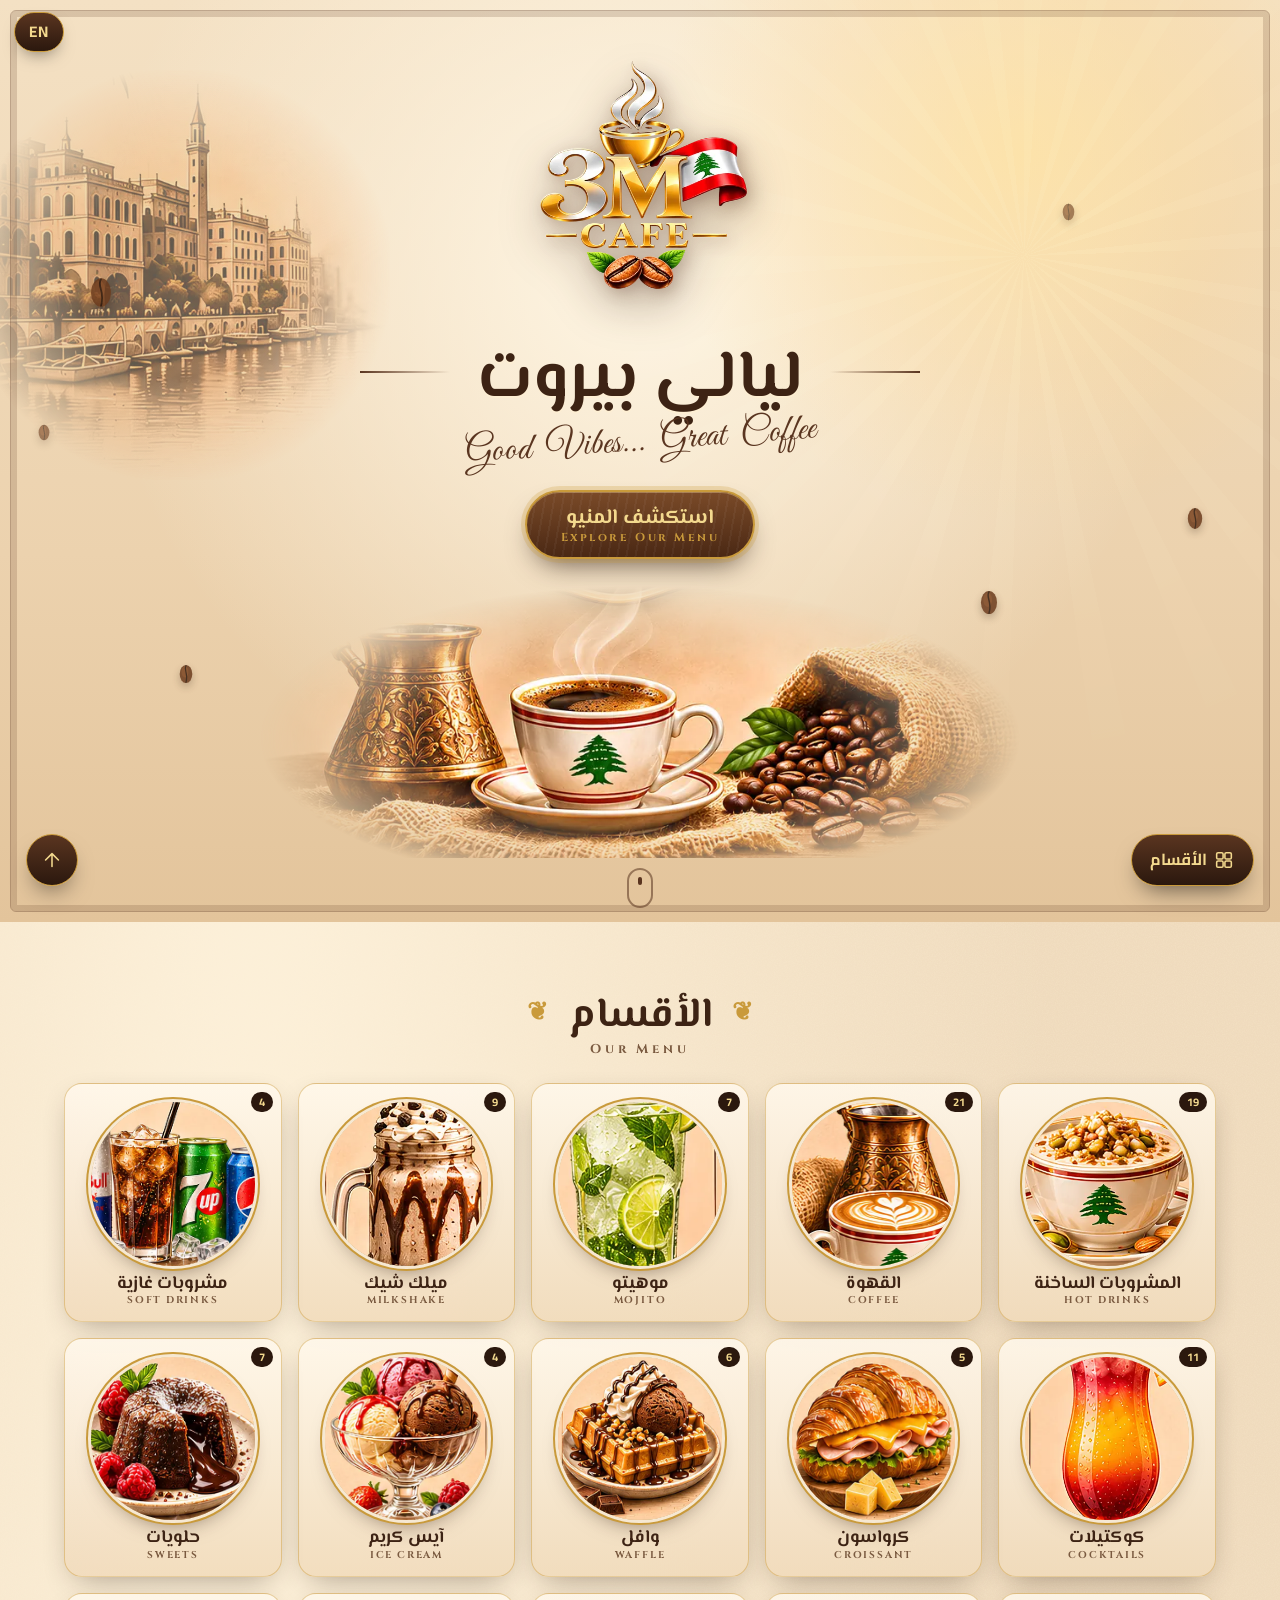
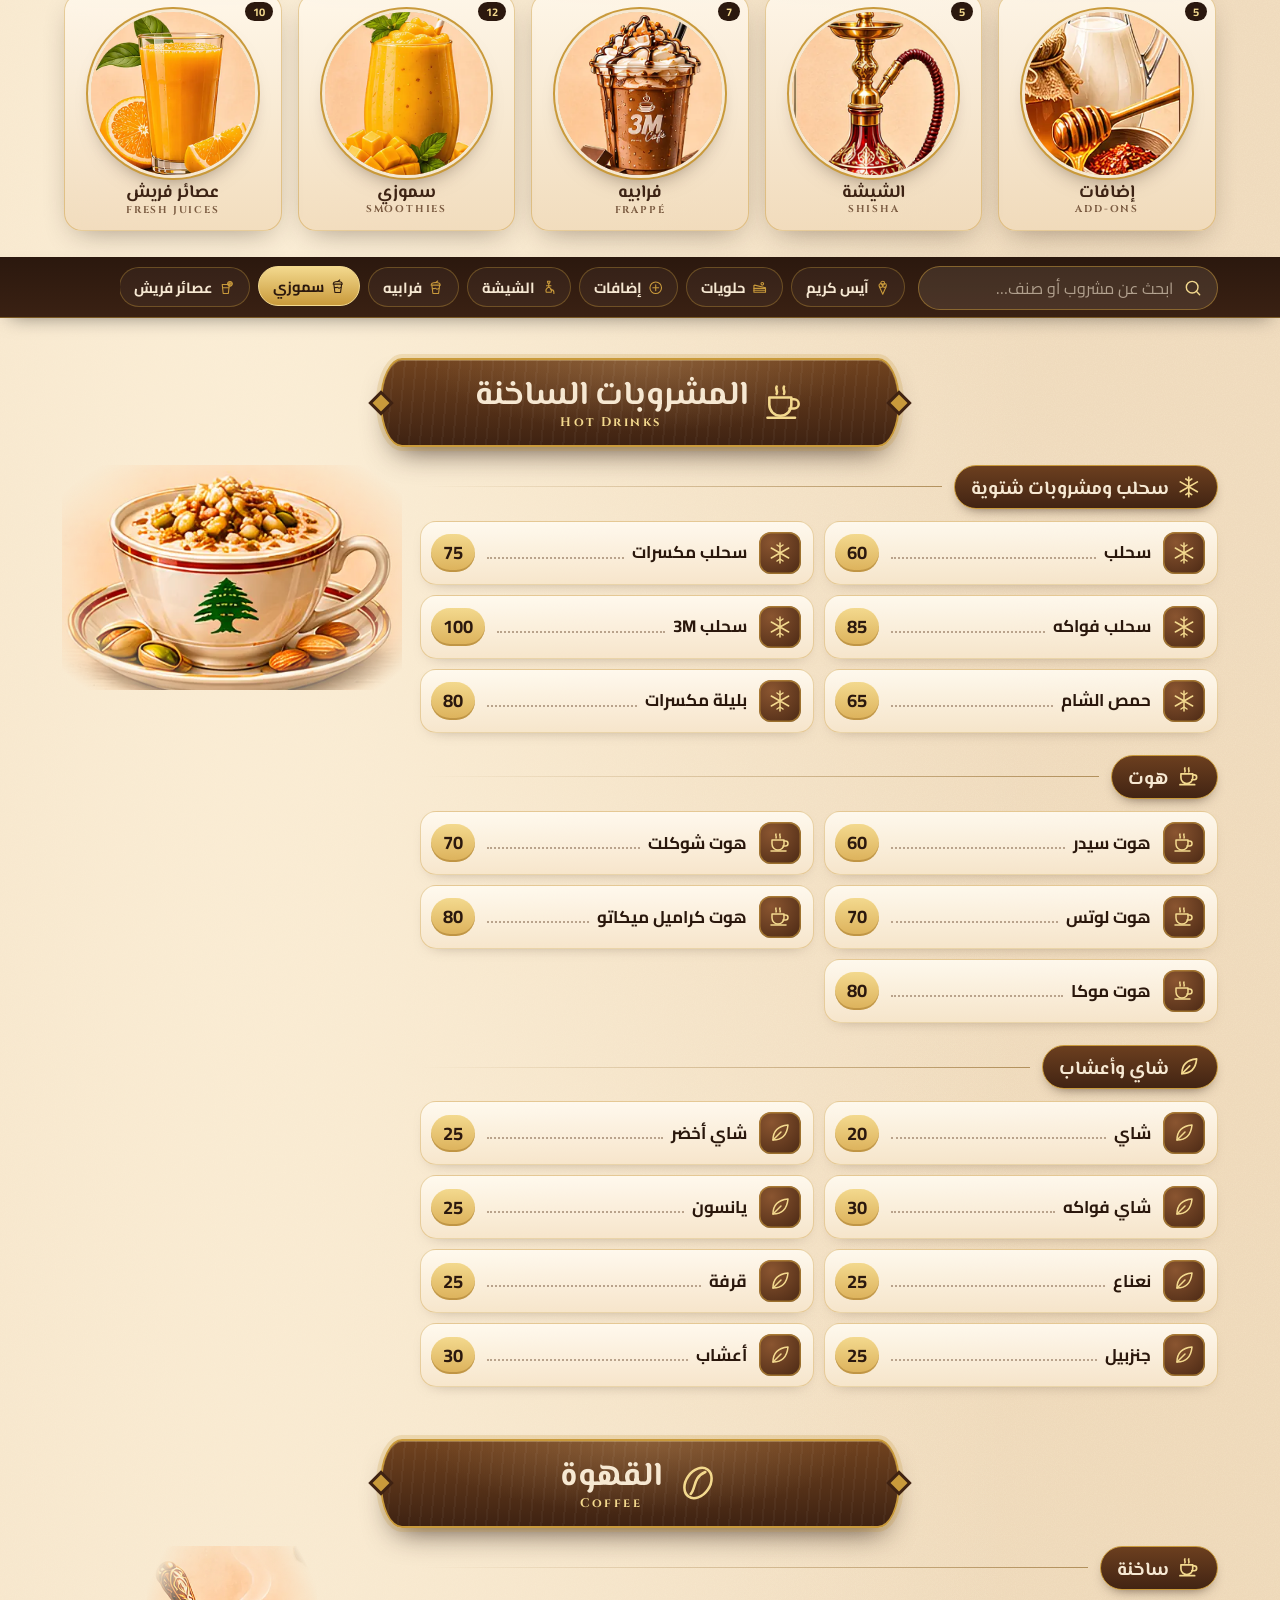
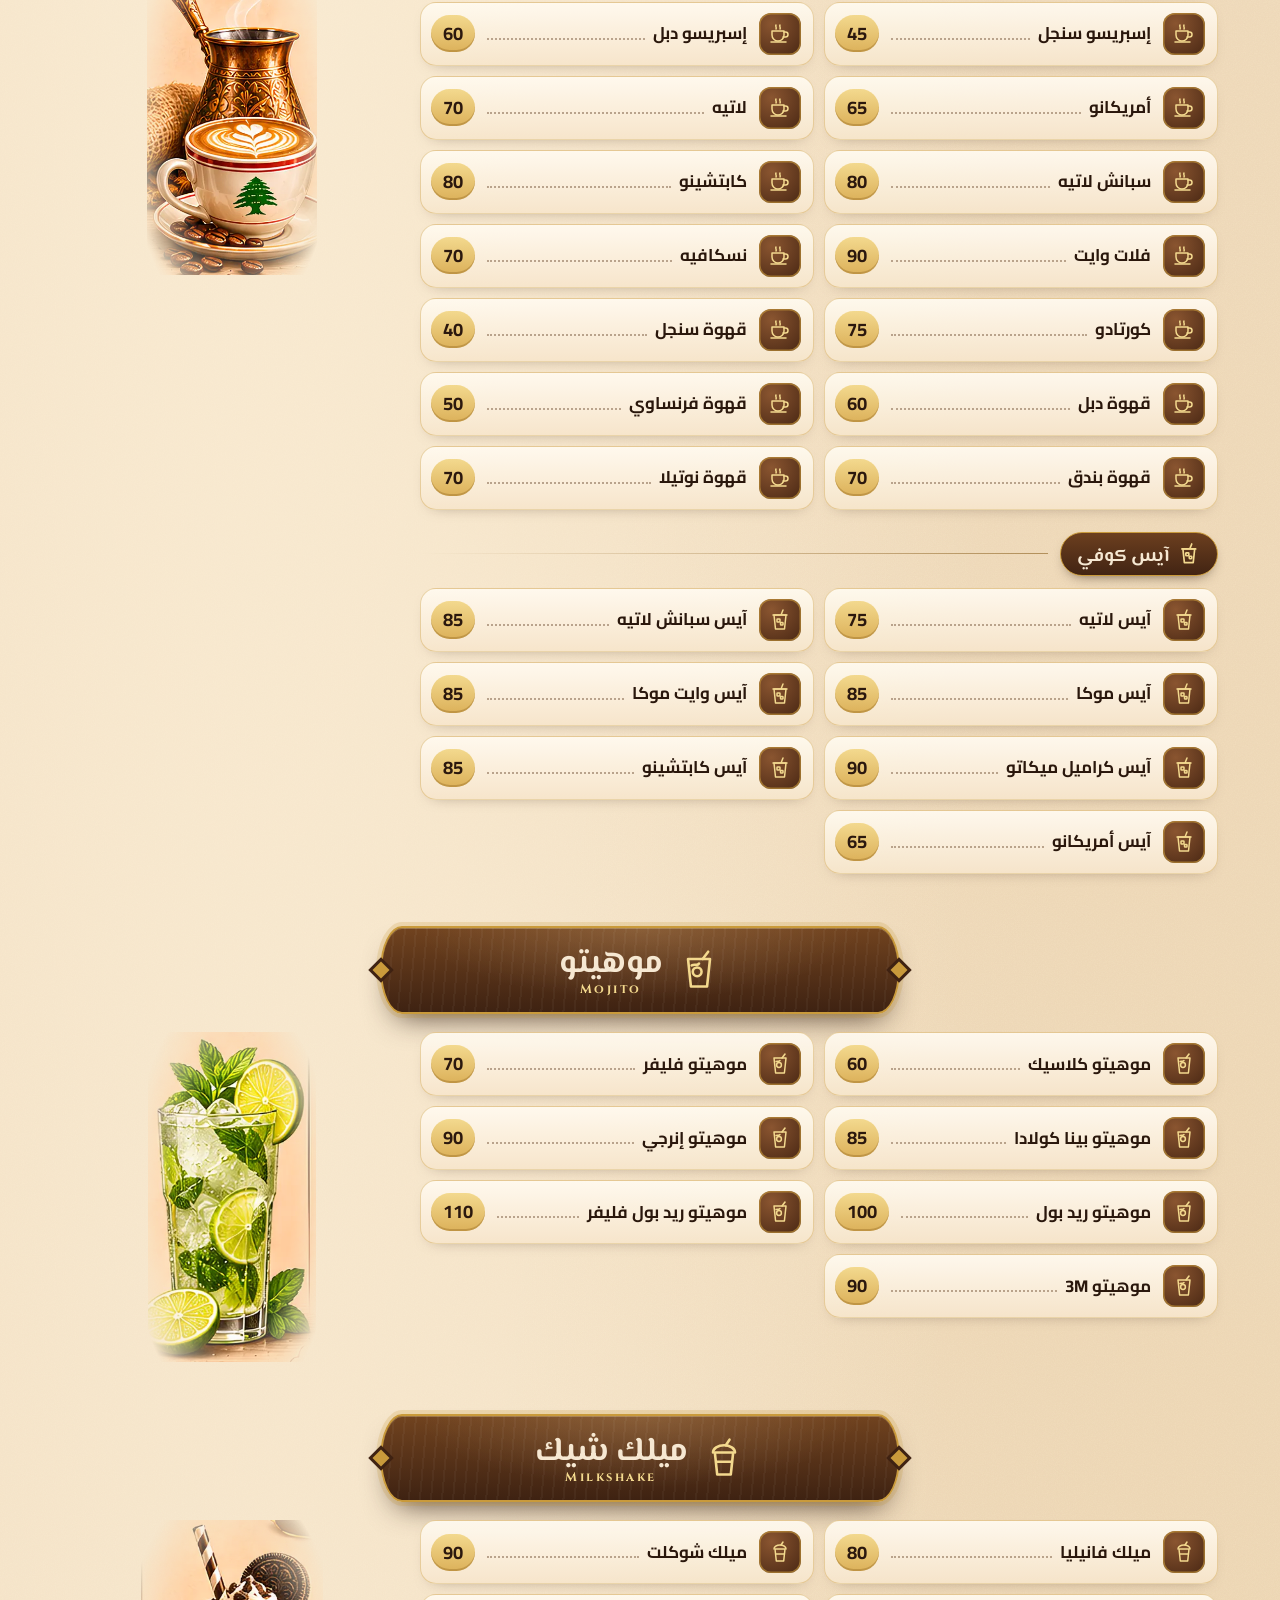
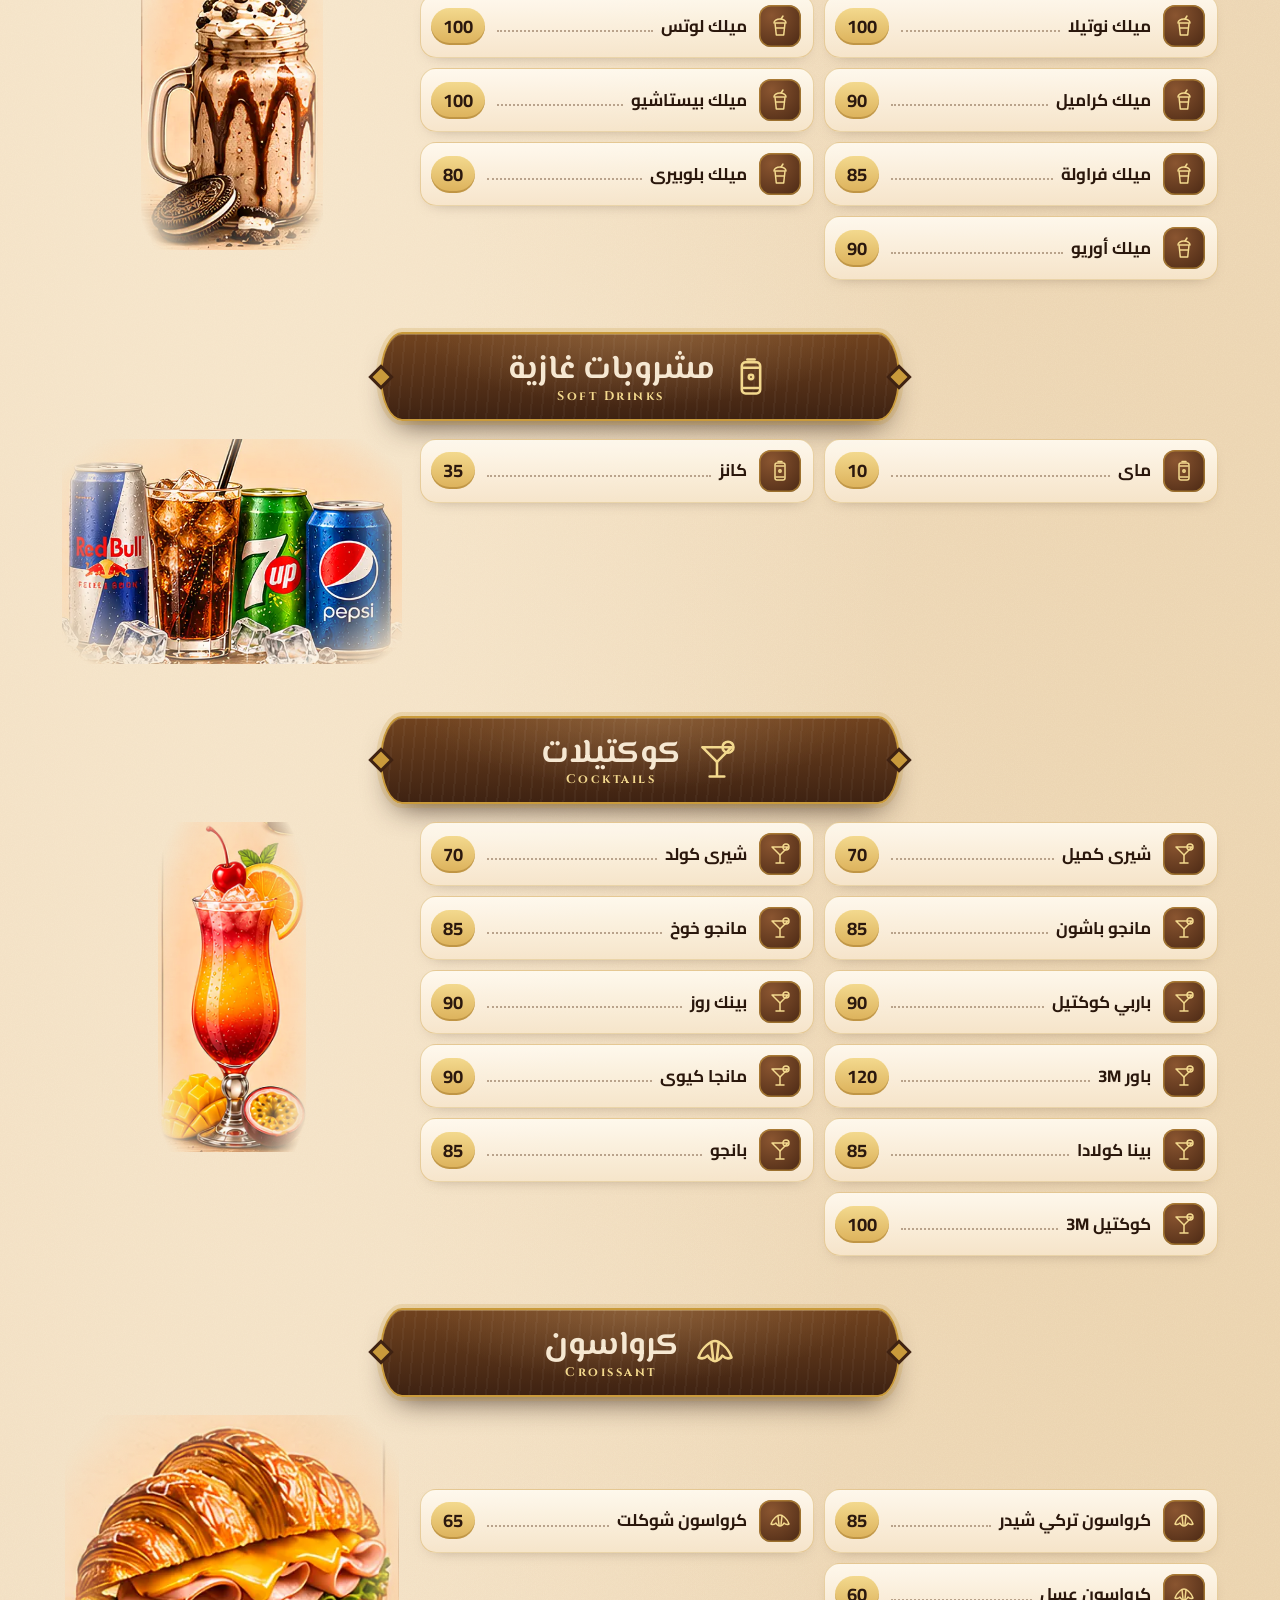
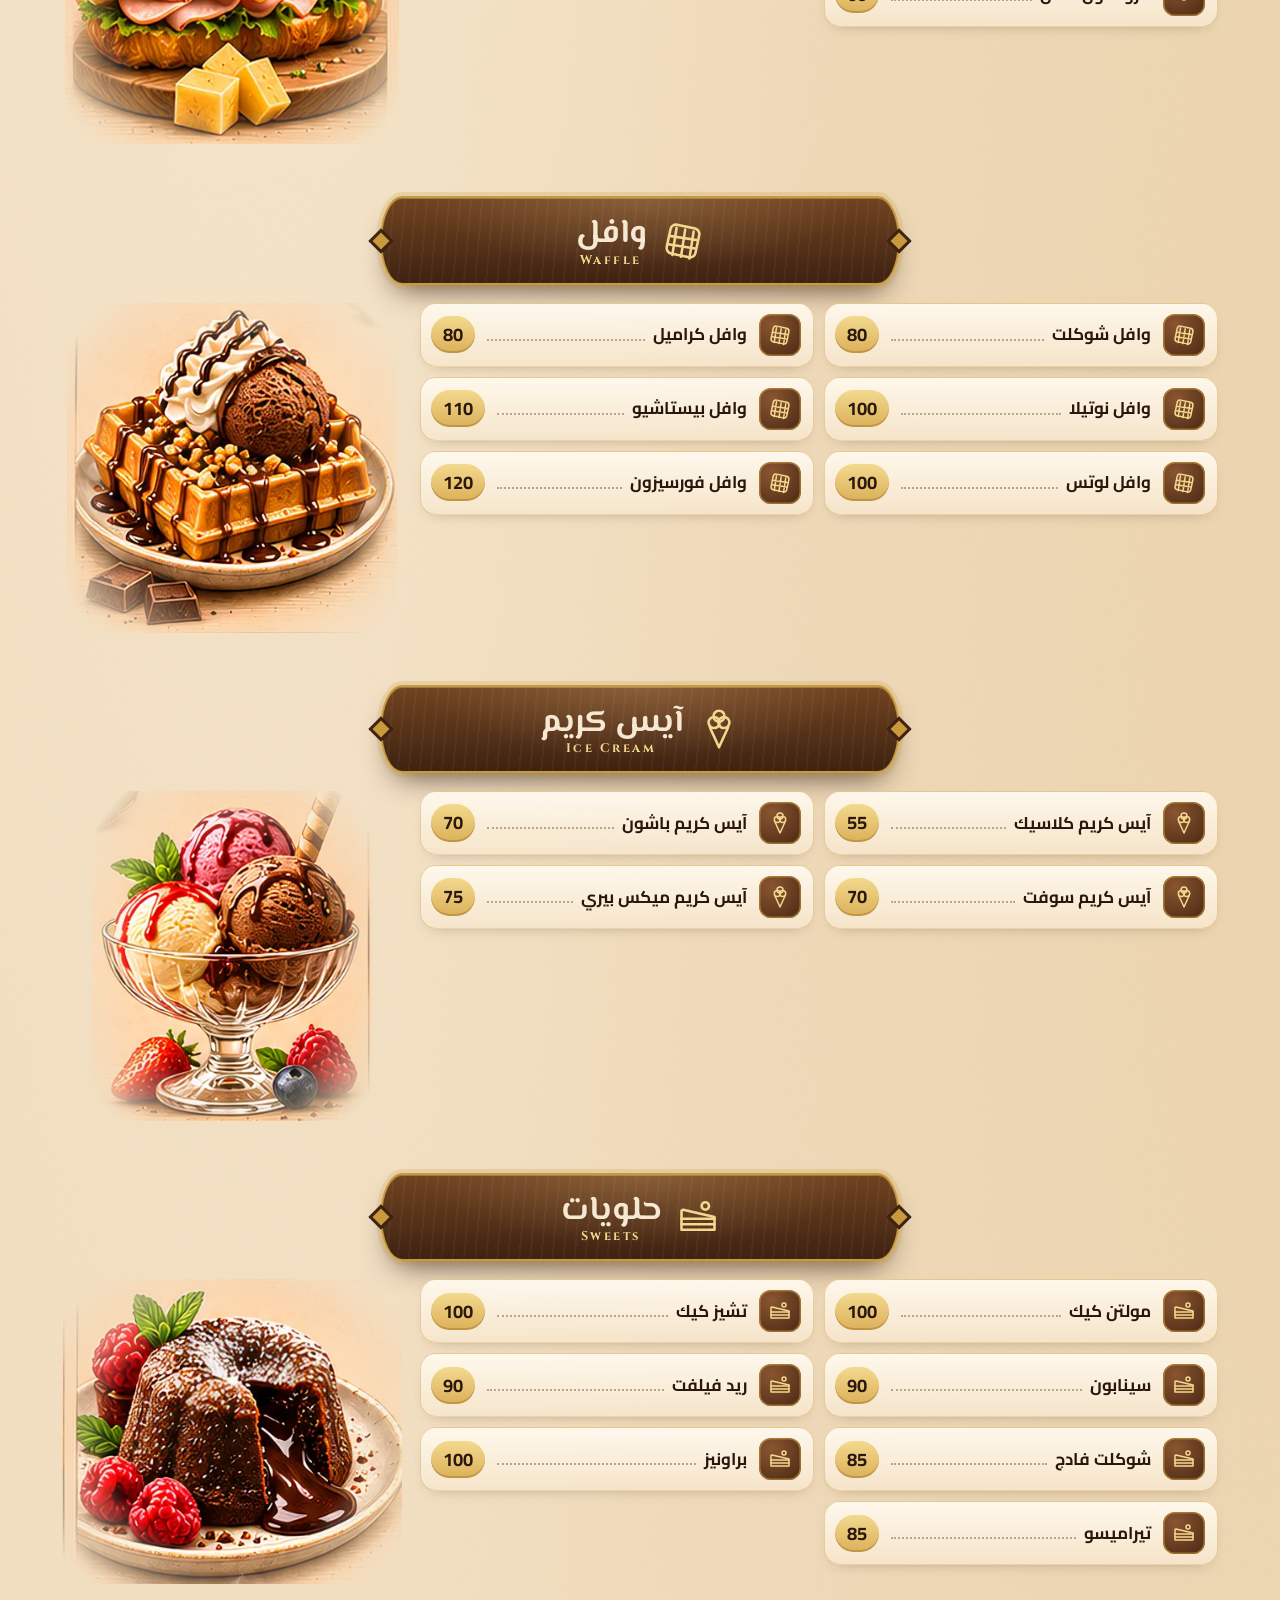
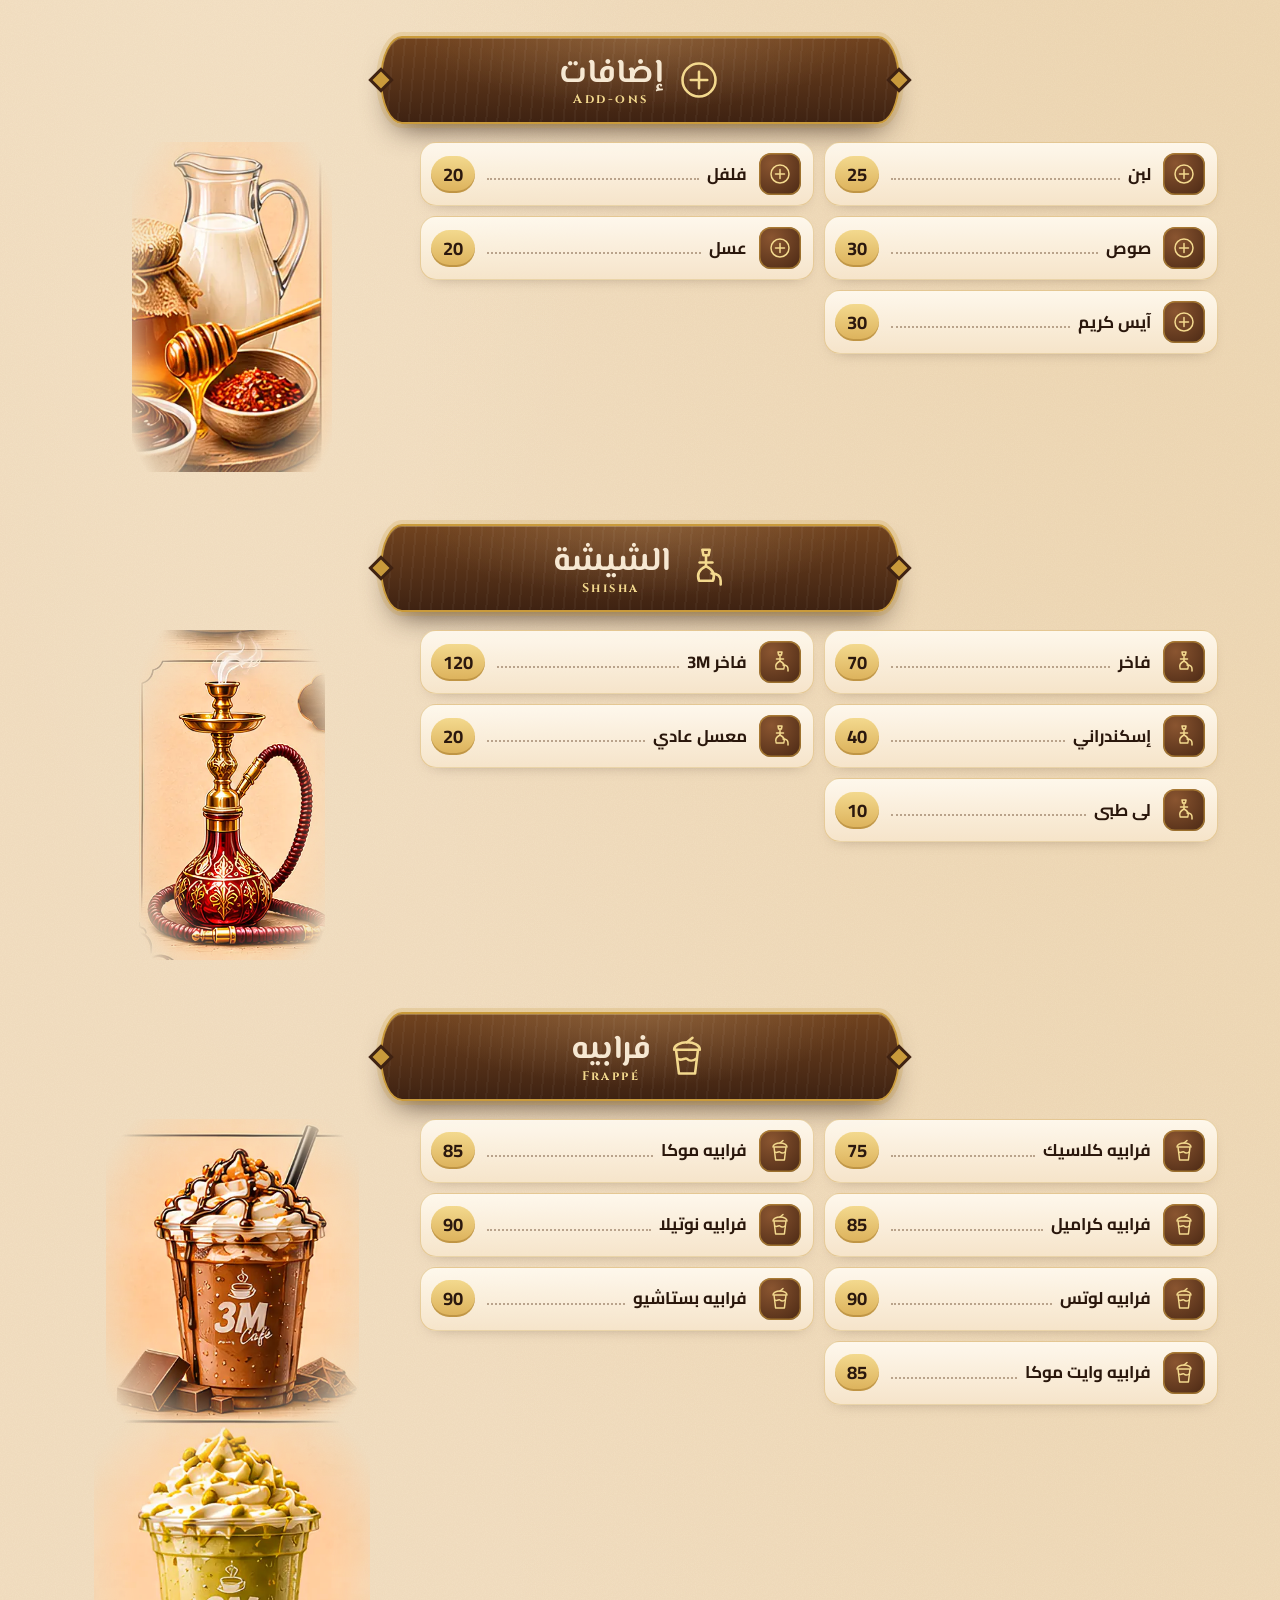
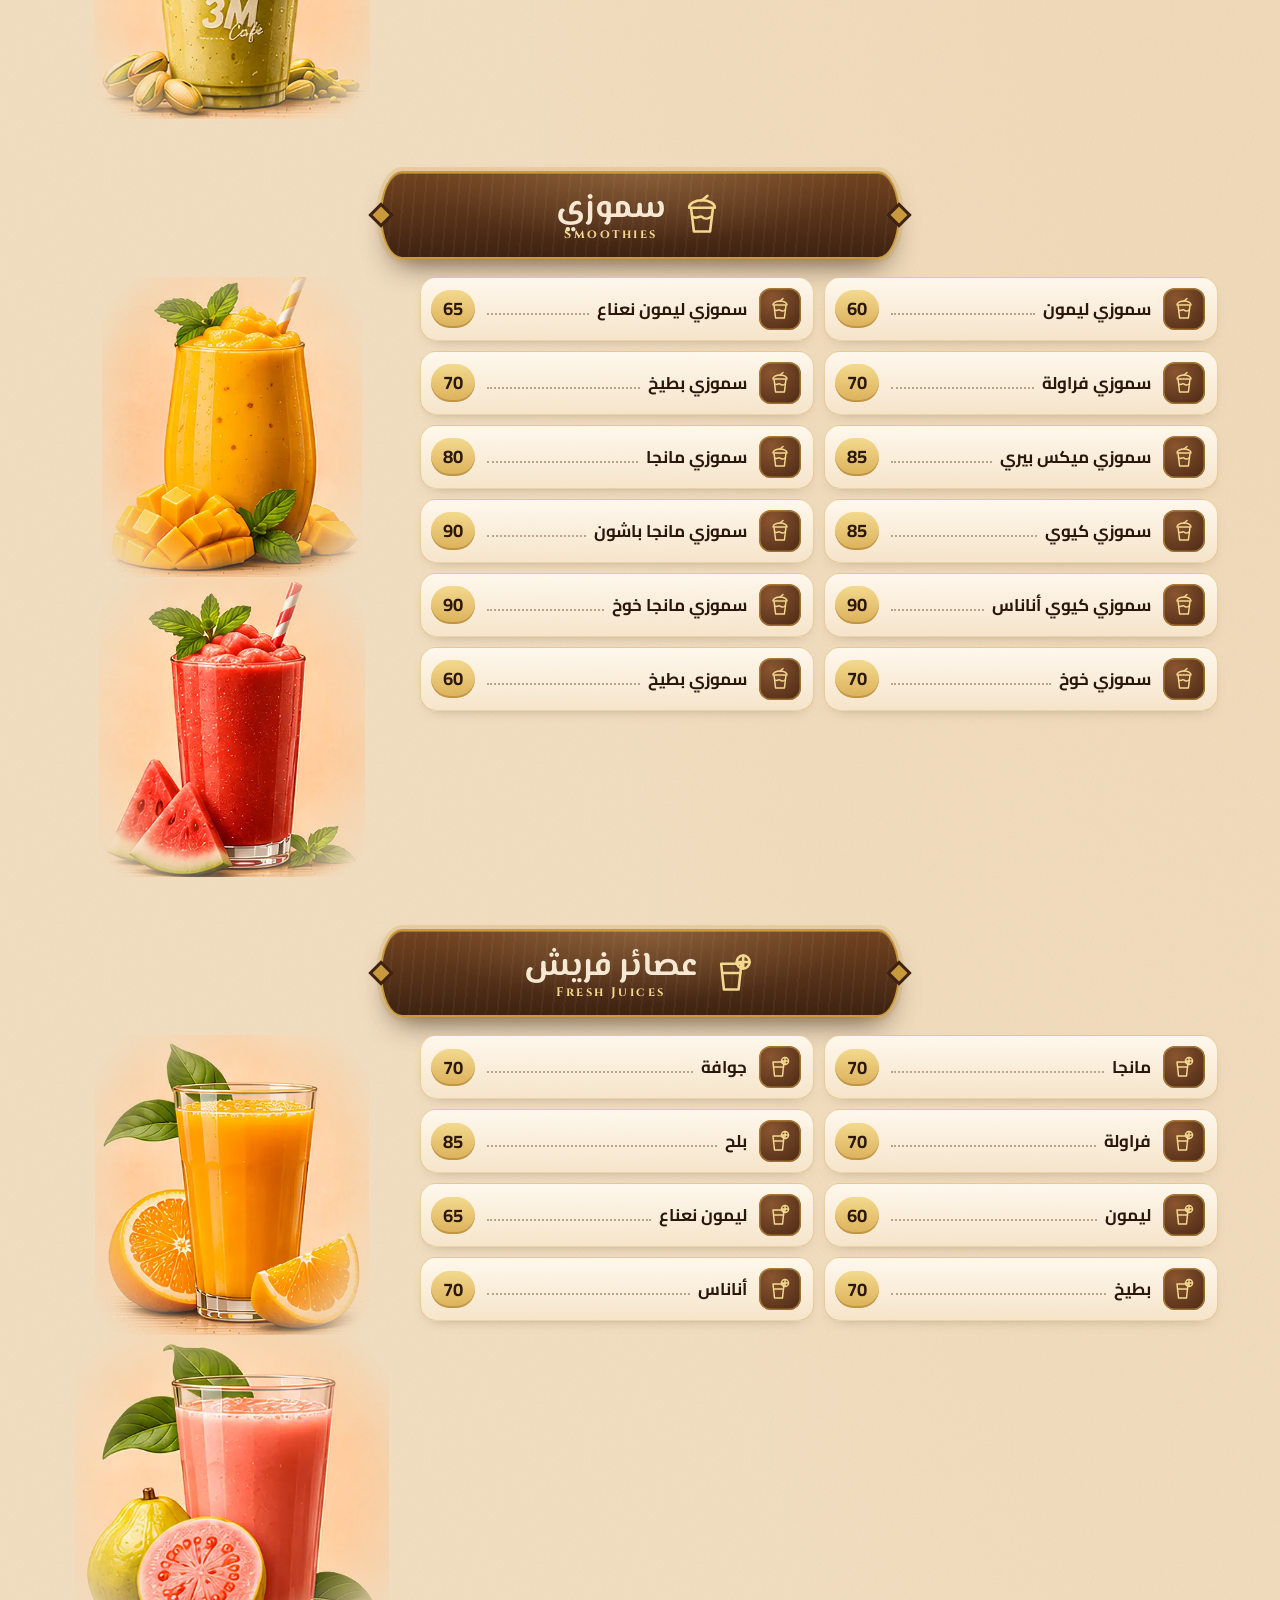
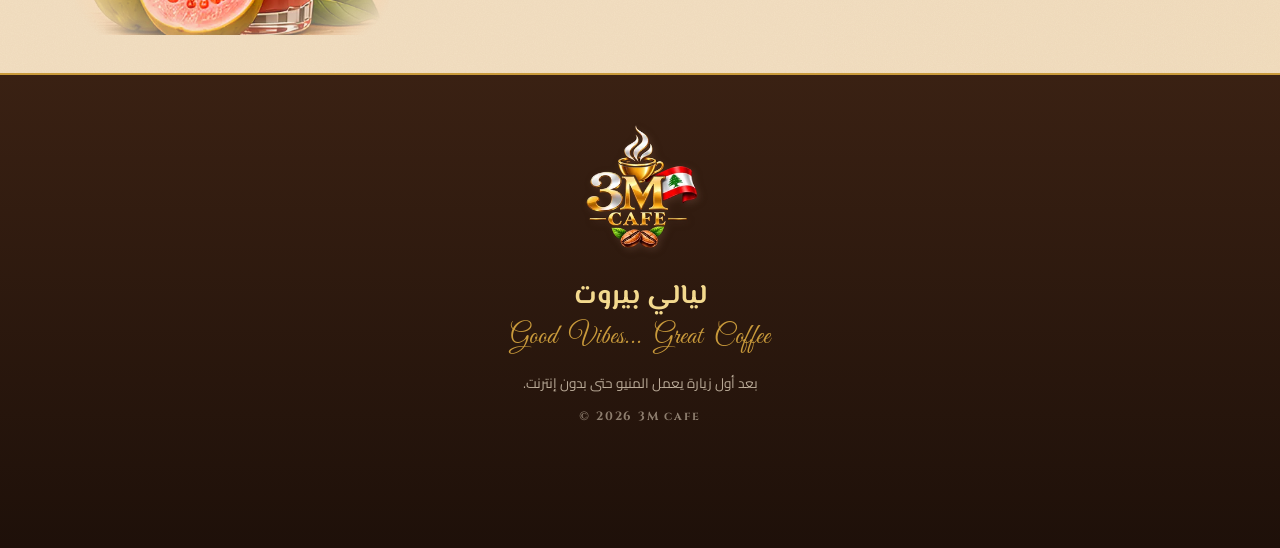
==== commit 268ac305: "Add Arabic/English language toggle" ====
--- a/index.template.html
+++ b/index.template.html
@@ -24,6 +24,7 @@
 <link rel="preload" href="assets/fonts/cairo-arabic-700-normal.woff2" as="font" type="font/woff2" crossorigin>
 <link rel="preload" href="assets/img/logo-520.webp" as="image" type="image/webp">
 <link rel="stylesheet" href="css/styles.css">
+<script>try{if(localStorage.getItem("lang")==="en"){document.documentElement.lang="en";document.documentElement.dir="ltr"}}catch(e){}</script>
 <script type="application/ld+json">{"@context":"https://schema.org","@type":"CafeOrCoffeeShop","name":"3M cafe","slogan":"Good Vibes... Great Coffee","servesCuisine":["Coffee","Lebanese"],"hasMenu":"#menu","image":"assets/img/logo.png"}</script>
 </head>
 <body class="is-loading">
@@ -80,11 +81,13 @@
   <p class="loader__text">3M <span>cafe</span></p>
 </div>
 
-<a class="skip" href="#menu">انتقل للمنيو</a>
+<a class="skip" href="#menu" data-i18n="skip">انتقل للمنيو</a>
+
+<button type="button" class="lang-btn" id="langBtn" aria-label="Switch to English" lang="en">EN</button>
 
 <!-- Offline / update / install toasts -->
-<div class="pill pill--offline" id="offlinePill" hidden><svg class="ico"><use href="#i-wifi-off"/></svg><span>أنت غير متصل — المنيو يعمل من النسخة المحفوظة</span></div>
-<div class="toast" id="updateToast" hidden><span>نسخة جديدة من المنيو متاحة</span><button type="button" id="updateBtn">تحديث</button></div>
+<div class="pill pill--offline" id="offlinePill" hidden><svg class="ico"><use href="#i-wifi-off"/></svg><span data-i18n="offline">أنت غير متصل — المنيو يعمل من النسخة المحفوظة</span></div>
+<div class="toast" id="updateToast" hidden><span data-i18n="updateMsg">نسخة جديدة من المنيو متاحة</span><button type="button" id="updateBtn" data-i18n="update">تحديث</button></div>
 
 <header class="hero" id="top">
   <div class="hero__sun" aria-hidden="true"></div>
@@ -109,11 +112,11 @@
       <svg class="hero__logo-steam" viewBox="0 0 60 90" aria-hidden="true"><use href="#steam"/></svg>
       <img class="hero__logo" src="assets/img/logo-520.webp" srcset="assets/img/logo-260.webp 260w, assets/img/logo-520.webp 520w" sizes="(max-width: 600px) 220px, 280px" width="520" height="531" alt="3M cafe" fetchpriority="high">
     </div>
-    <h1 class="hero__title"><span class="sr-only">3M cafe — </span>ليالي بيروت</h1>
+    <h1 class="hero__title"><span class="sr-only">3M cafe — </span><span data-i18n="nights">ليالي بيروت</span></h1>
     <p class="hero__script" lang="en" dir="ltr">Good Vibes... Great Coffee</p>
     <a class="plaque-btn" href="#categories">
-      <span class="plaque-btn__ar">استكشف المنيو</span>
-      <span class="plaque-btn__en" lang="en">Explore Our Menu</span>
+      <span class="plaque-btn__ar" data-i18n="explore">استكشف المنيو</span>
+      <span class="plaque-btn__en" data-i18n="exploreSub">Explore Our Menu</span>
     </a>
   </div>
 
@@ -121,14 +124,14 @@
     <img src="assets/img/hero-scene.webp" width="900" height="322" alt="دلة قهوة نحاسية وفنجان قهوة لبناني وحبوب البن" fetchpriority="high">
     <svg class="hero__scene-steam" viewBox="0 0 60 90" aria-hidden="true"><use href="#steam"/></svg>
   </div>
-  <a class="scroll-cue" href="#categories" aria-label="انزل للأقسام"><span></span></a>
+  <a class="scroll-cue" href="#categories" aria-label="انزل للأقسام" data-i18n-aria="scrollDown"><span></span></a>
 </header>
 
 <main id="menu">
   <section class="cats" id="categories" aria-labelledby="catsTitle">
     <div class="ornament-title">
-      <h2 id="catsTitle">الأقسام</h2>
-      <p lang="en">Our Menu</p>
+      <h2 id="catsTitle" data-i18n="cats">الأقسام</h2>
+      <p data-i18n="catsSub">Our Menu</p>
     </div>
     <div class="cats__grid" id="catsGrid"></div>
   </section>
@@ -137,32 +140,32 @@
     <div class="toolbar__inner">
       <label class="search">
         <svg class="ico" aria-hidden="true"><use href="#i-search"/></svg>
-        <span class="sr-only">ابحث في المنيو</span>
-        <input id="search" type="search" placeholder="ابحث عن مشروب أو صنف…" autocomplete="off" enterkeyhint="search">
-        <button type="button" class="search__clear" id="searchClear" aria-label="مسح البحث" hidden><svg class="ico"><use href="#i-x"/></svg></button>
+        <span class="sr-only" data-i18n="searchLabel">ابحث في المنيو</span>
+        <input id="search" type="search" placeholder="ابحث عن مشروب أو صنف…" data-i18n-ph="searchPh" autocomplete="off" enterkeyhint="search">
+        <button type="button" class="search__clear" id="searchClear" aria-label="مسح البحث" data-i18n-aria="clear" hidden><svg class="ico"><use href="#i-x"/></svg></button>
       </label>
       <nav class="chips" id="chips" aria-label="أقسام المنيو"></nav>
     </div>
   </div>
 
   <div id="sections"></div>
-  <p class="empty" id="empty" hidden>لا توجد نتائج مطابقة — جرّب كلمة أخرى ☕</p>
+  <p class="empty" id="empty" hidden data-i18n="empty">لا توجد نتائج مطابقة — جرّب كلمة أخرى ☕</p>
   <noscript><p class="empty">يرجى تفعيل JavaScript لعرض المنيو.</p></noscript>
 </main>
 
 <footer class="footer">
   <img src="assets/img/logo-260.webp" width="260" height="266" alt="3M cafe" loading="lazy" decoding="async">
-  <p class="footer__ar">ليالي بيروت</p>
+  <p class="footer__ar" data-i18n="nights">ليالي بيروت</p>
   <p class="footer__en" lang="en" dir="ltr">Good Vibes... Great Coffee</p>
-  <button type="button" class="install-btn" id="installBtn" hidden><svg class="ico"><use href="#i-download"/></svg> أضف المنيو للشاشة الرئيسية</button>
-  <p class="footer__ios" id="iosHint" hidden>على iPhone: اضغط زر المشاركة ثم «إضافة إلى الشاشة الرئيسية».</p>
-  <p class="footer__note">بعد أول زيارة يعمل المنيو حتى بدون إنترنت.</p>
+  <button type="button" class="install-btn" id="installBtn" hidden><svg class="ico"><use href="#i-download"/></svg> <span data-i18n="install">أضف المنيو للشاشة الرئيسية</span></button>
+  <p class="footer__ios" id="iosHint" hidden data-i18n="ios">على iPhone: اضغط زر المشاركة ثم «إضافة إلى الشاشة الرئيسية».</p>
+  <p class="footer__note" data-i18n="note">بعد أول زيارة يعمل المنيو حتى بدون إنترنت.</p>
   <p class="footer__copy" lang="en" dir="ltr">© <span id="year"></span> 3M cafe</p>
 </footer>
 
 <div class="fabs">
-  <a class="fab fab--cats" href="#categories" aria-label="الرجوع إلى الأقسام"><svg class="ico"><use href="#i-grid"/></svg><span>الأقسام</span></a>
-  <button type="button" class="fab fab--top" id="toTop" aria-label="العودة لأعلى"><svg class="ico"><use href="#i-up"/></svg></button>
+  <a class="fab fab--cats" href="#categories" aria-label="الرجوع إلى الأقسام" data-i18n-aria="backCats"><svg class="ico"><use href="#i-grid"/></svg><span data-i18n="cats">الأقسام</span></a>
+  <button type="button" class="fab fab--top" id="toTop" aria-label="العودة لأعلى" data-i18n-aria="toTop"><svg class="ico"><use href="#i-up"/></svg></button>
 </div>
 
 <script src="js/app.js" defer></script>
--- a/css/styles.css
+++ b/css/styles.css
@@ -176,6 +176,7 @@
   background:linear-gradient(180deg,#2b180e,#3a2113);box-shadow:0 8px 20px -10px rgba(0,0,0,.5);
   border-bottom:1px solid rgba(201,154,59,.5)}
 .toolbar__inner{max-width:1180px;margin:0 auto}
+.search{margin-inline-end:66px!important}
 .search{display:flex;align-items:center;gap:8px;margin:0 12px 8px;padding:0 14px;height:44px;border-radius:999px;
   background:rgba(246,232,210,.1);border:1px solid rgba(201,154,59,.5);color:var(--gold-light)}
 .search input{flex:1;min-width:0;height:100%;border:0;background:transparent;color:var(--cream);font:inherit;font-size:16px;outline:none}
@@ -271,6 +272,16 @@
 .fab--top{order:2;padding:0}
 .fabs.is-visible .fab{opacity:1;transform:none}
 
+/* ---------- Language toggle ---------- */
+.lang-btn{position:fixed;top:calc(12px + env(safe-area-inset-top));inset-inline-end:14px;z-index:70;min-width:48px;height:40px;padding:0 14px;border-radius:999px;
+  border:1.5px solid var(--gold);background:linear-gradient(180deg,#5a3520,#2b180e);color:var(--gold-light);font-weight:700;font-size:.95rem;letter-spacing:.06em;
+  box-shadow:0 8px 18px -8px rgba(0,0,0,.55);transition:transform .3s var(--ease)}
+.lang-btn:hover{transform:translateY(-2px)}
+.lang-btn.is-ar{font-family:var(--font-display);font-size:1.05rem;letter-spacing:0}
+html[lang="en"] .card__name,html[lang="en"] .cat-tile__ar,html[lang="en"] .plaque__ar,html[lang="en"] .group__title{font-family:var(--font-ar)}
+html[lang="en"] .plaque__ar{font-family:var(--font-en);letter-spacing:.04em}
+html[lang="en"] .hero__title{font-family:var(--font-en);font-size:clamp(1.8rem,8.4vw,3.4rem);white-space:nowrap}
+
 /* ---------- Toasts ---------- */
 .pill{position:fixed;top:calc(10px + env(safe-area-inset-top));left:50%;transform:translateX(-50%);z-index:60;display:flex;align-items:center;gap:8px;
   padding:8px 14px;border-radius:999px;font-size:.82rem;font-weight:700;color:var(--cream);background:rgba(43,24,14,.94);border:1px solid var(--gold);
@@ -291,6 +302,8 @@
   :root{--toolbar-h:66px}
   .toolbar__inner{display:flex;align-items:center;gap:12px;padding:0 12px}
   .search{margin:0;width:300px;flex:none}
+  .toolbar__inner{padding-inline-end:70px}
+  .toolbar .search{margin-inline-end:0!important}
   .chips{padding:2px 0 4px;flex:1}
   .cats__grid{grid-template-columns:repeat(5,1fr)}
   .sec-body{grid-template-columns:minmax(0,1fr) 340px}
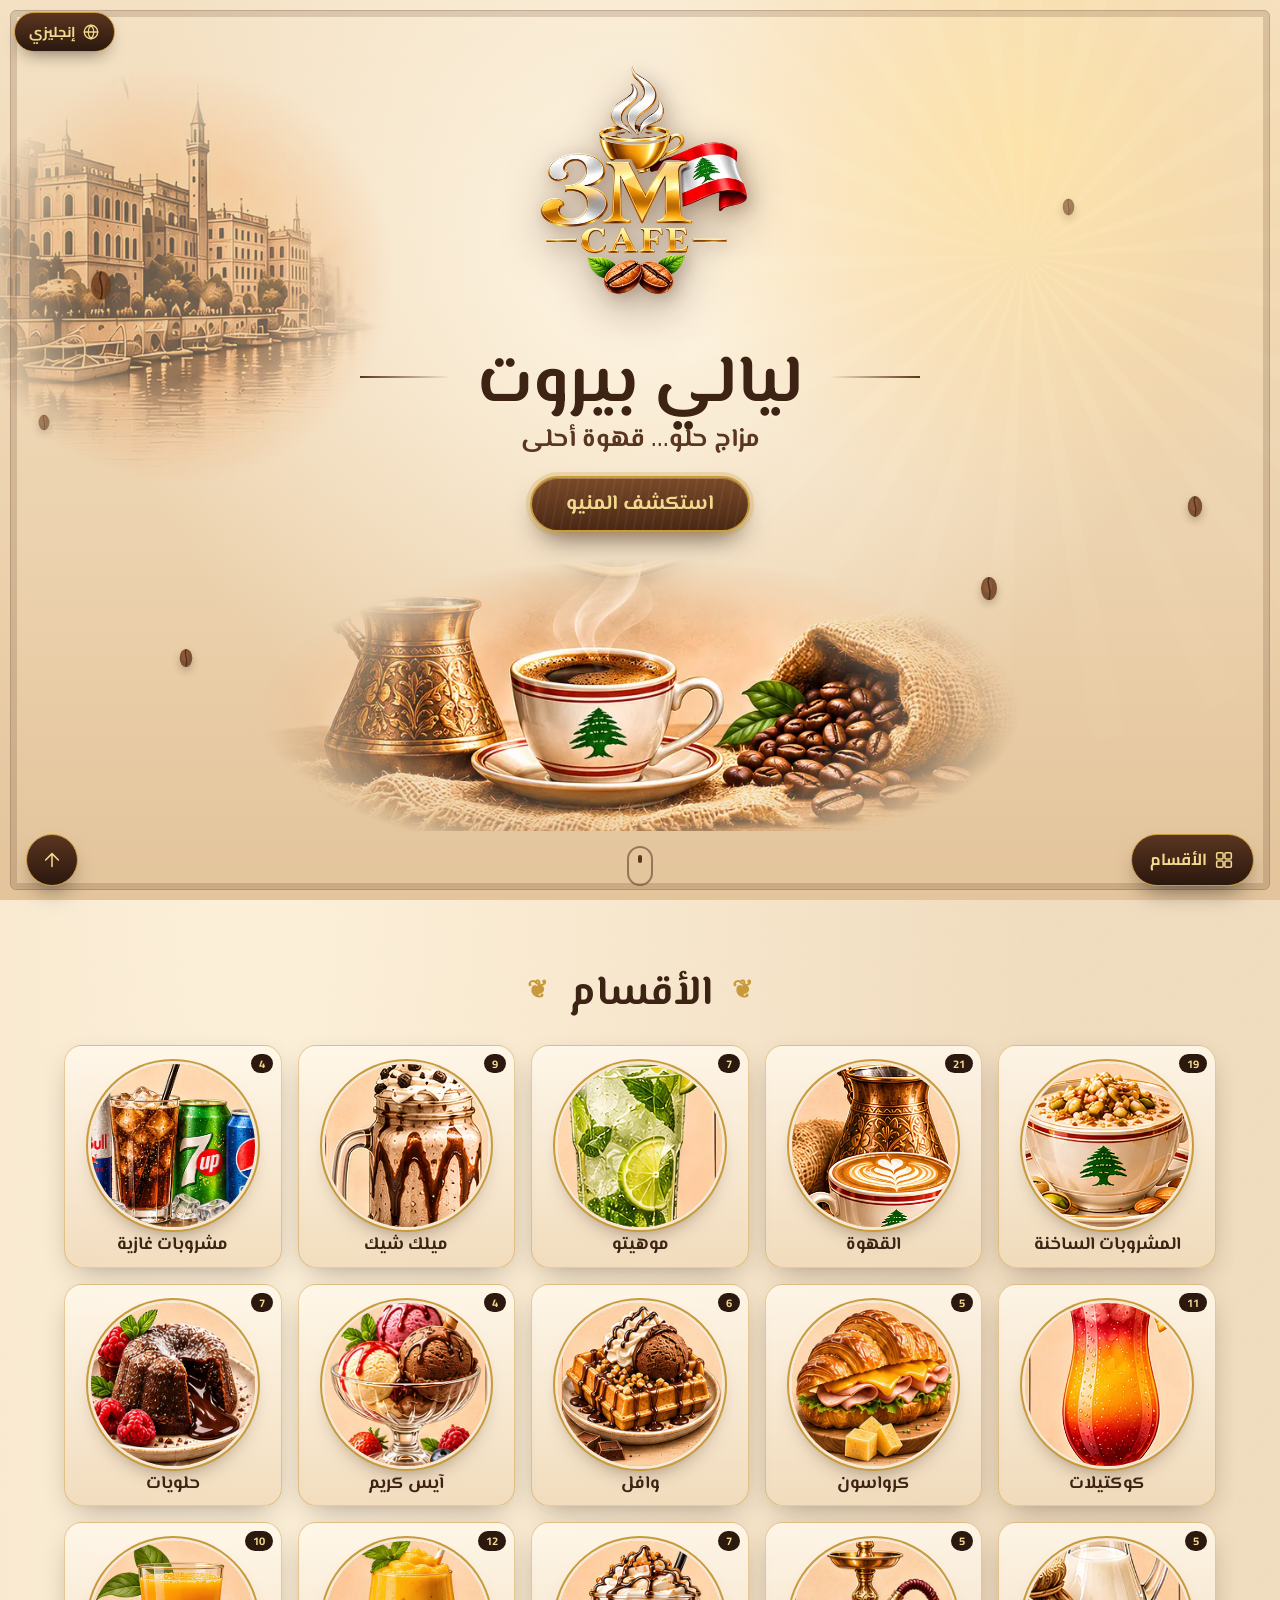
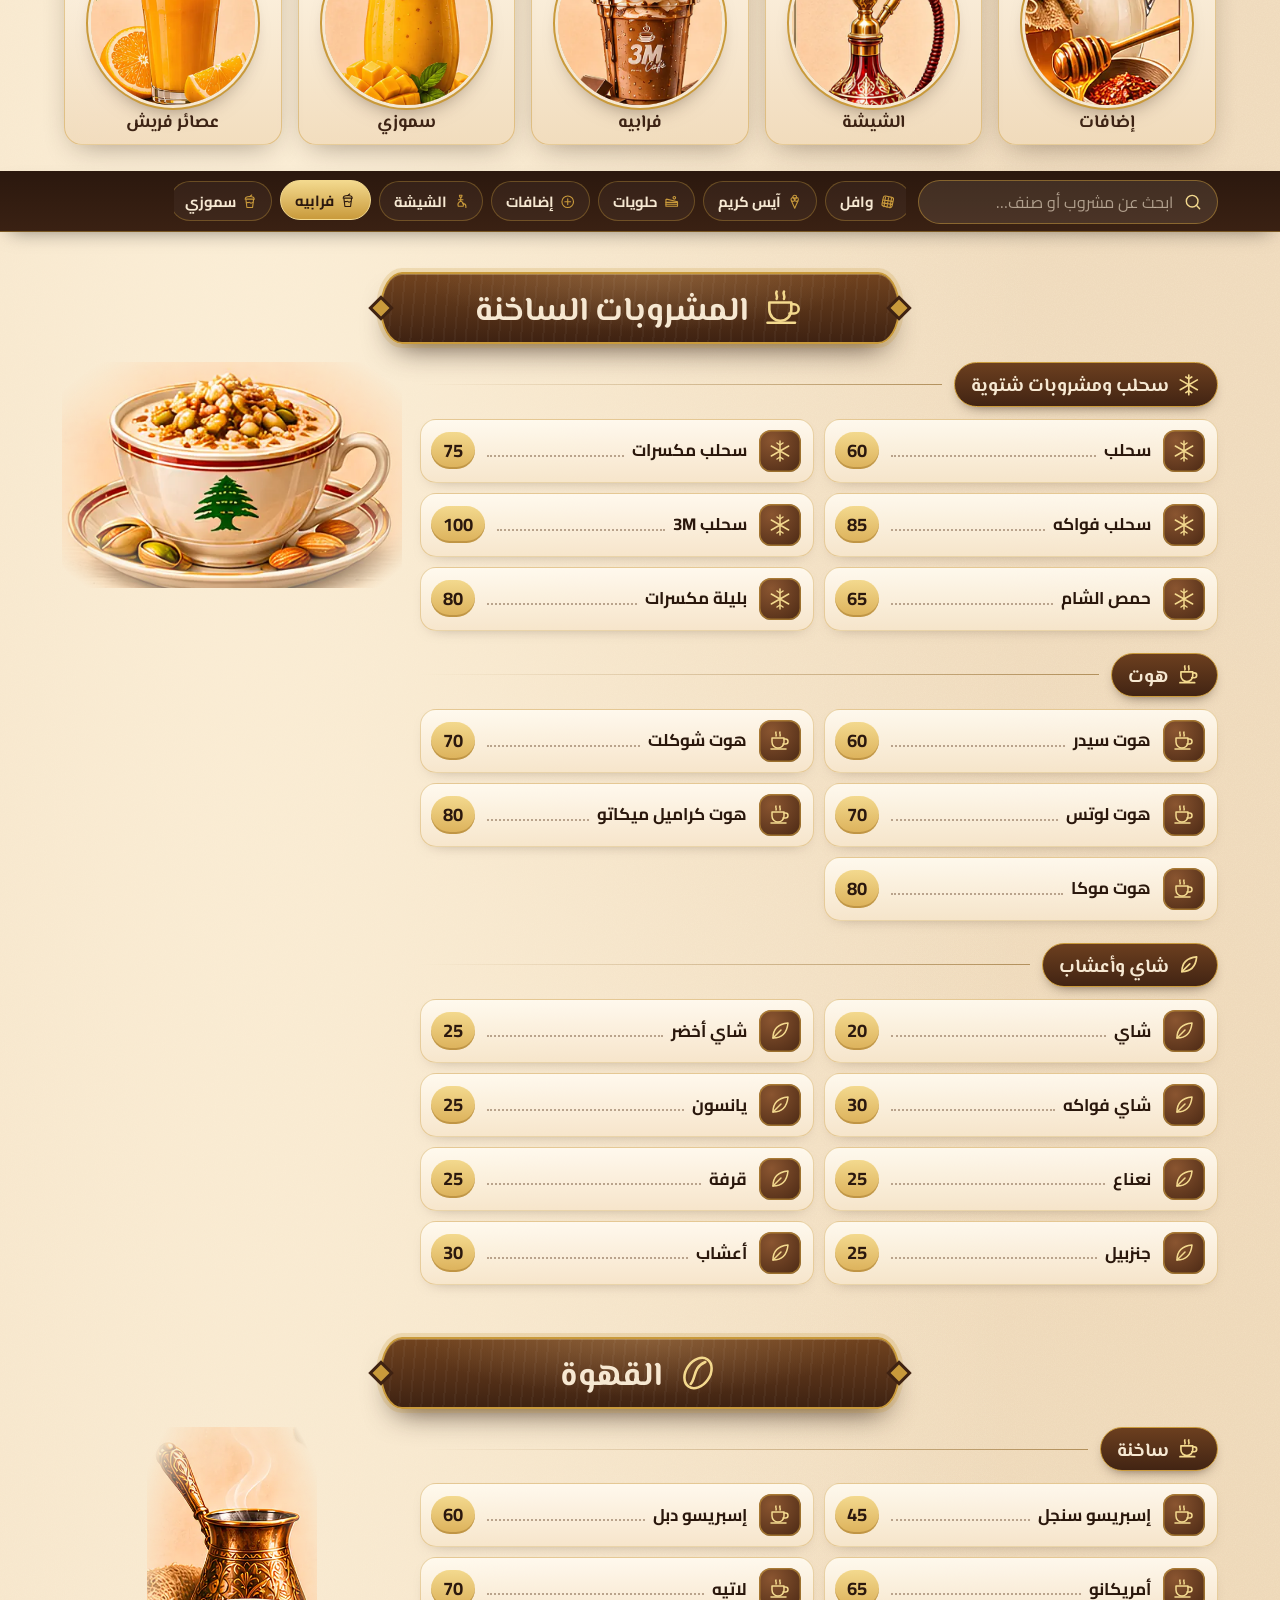
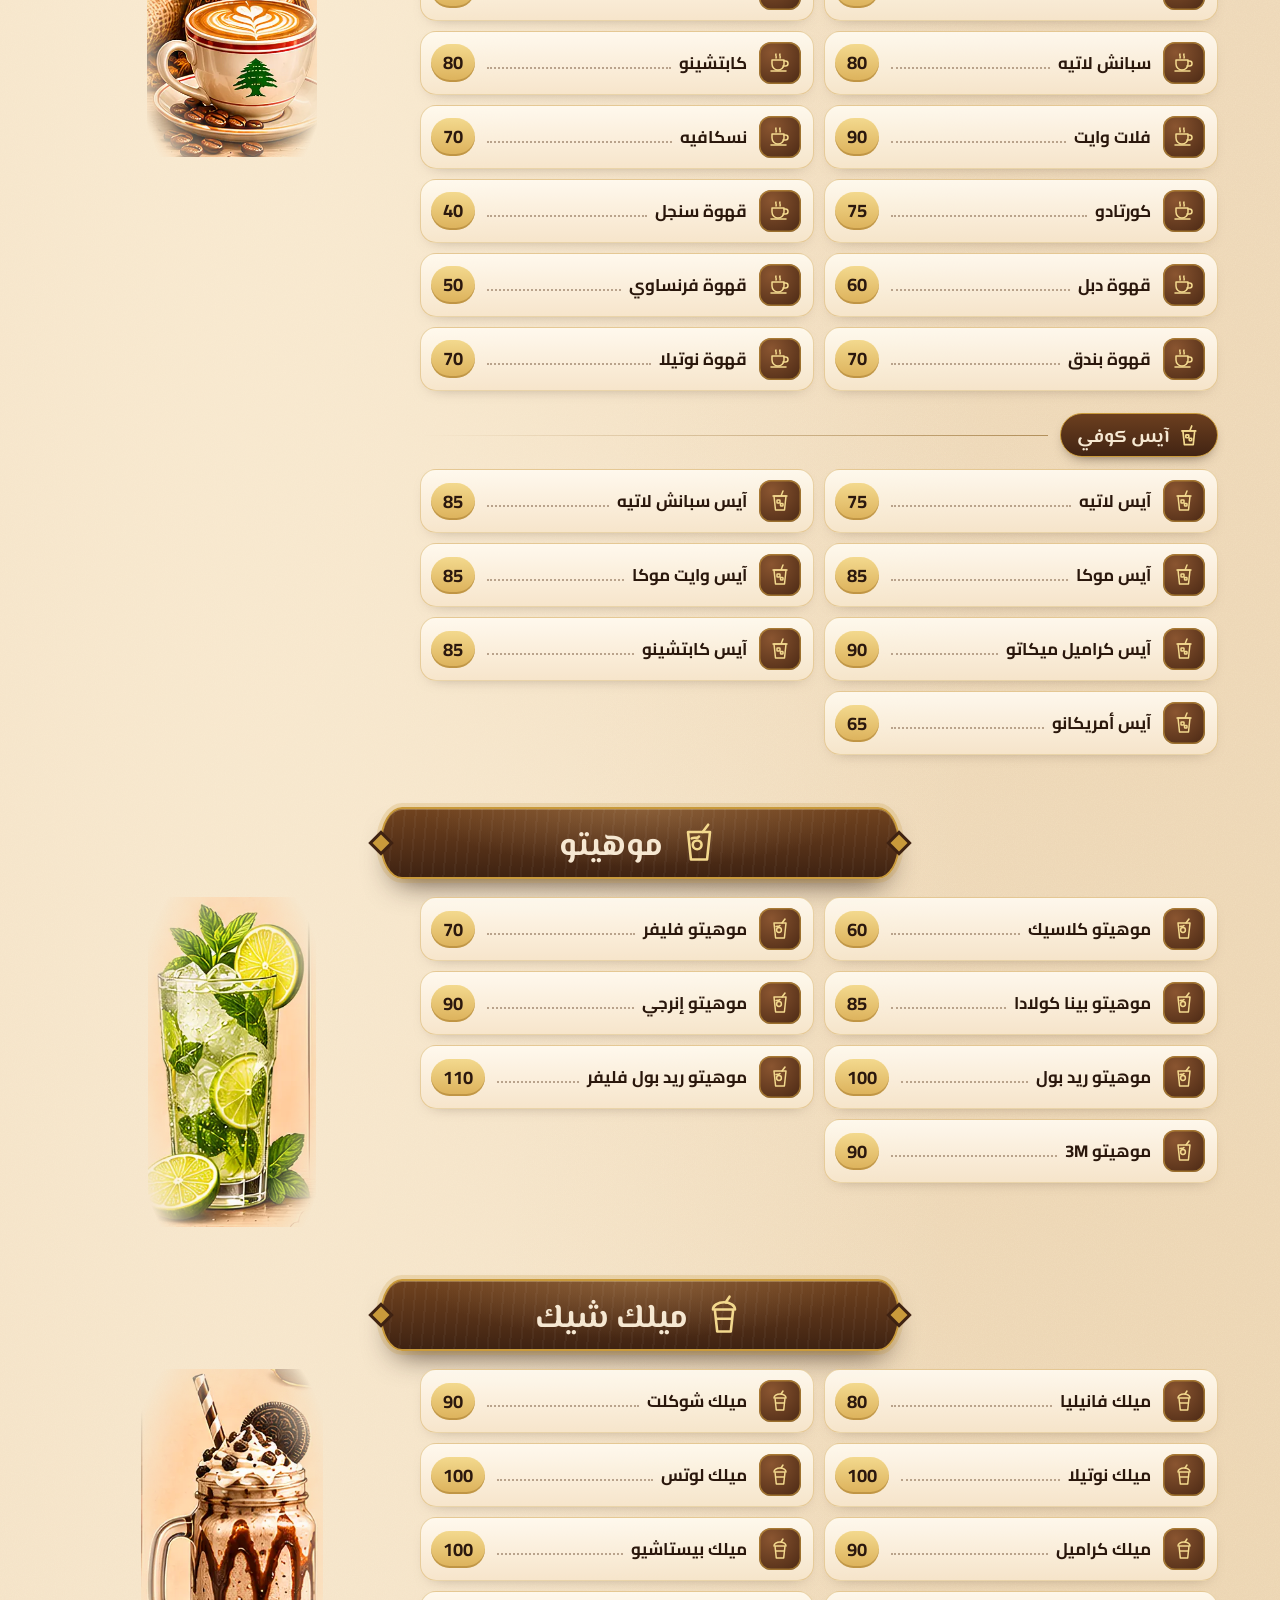
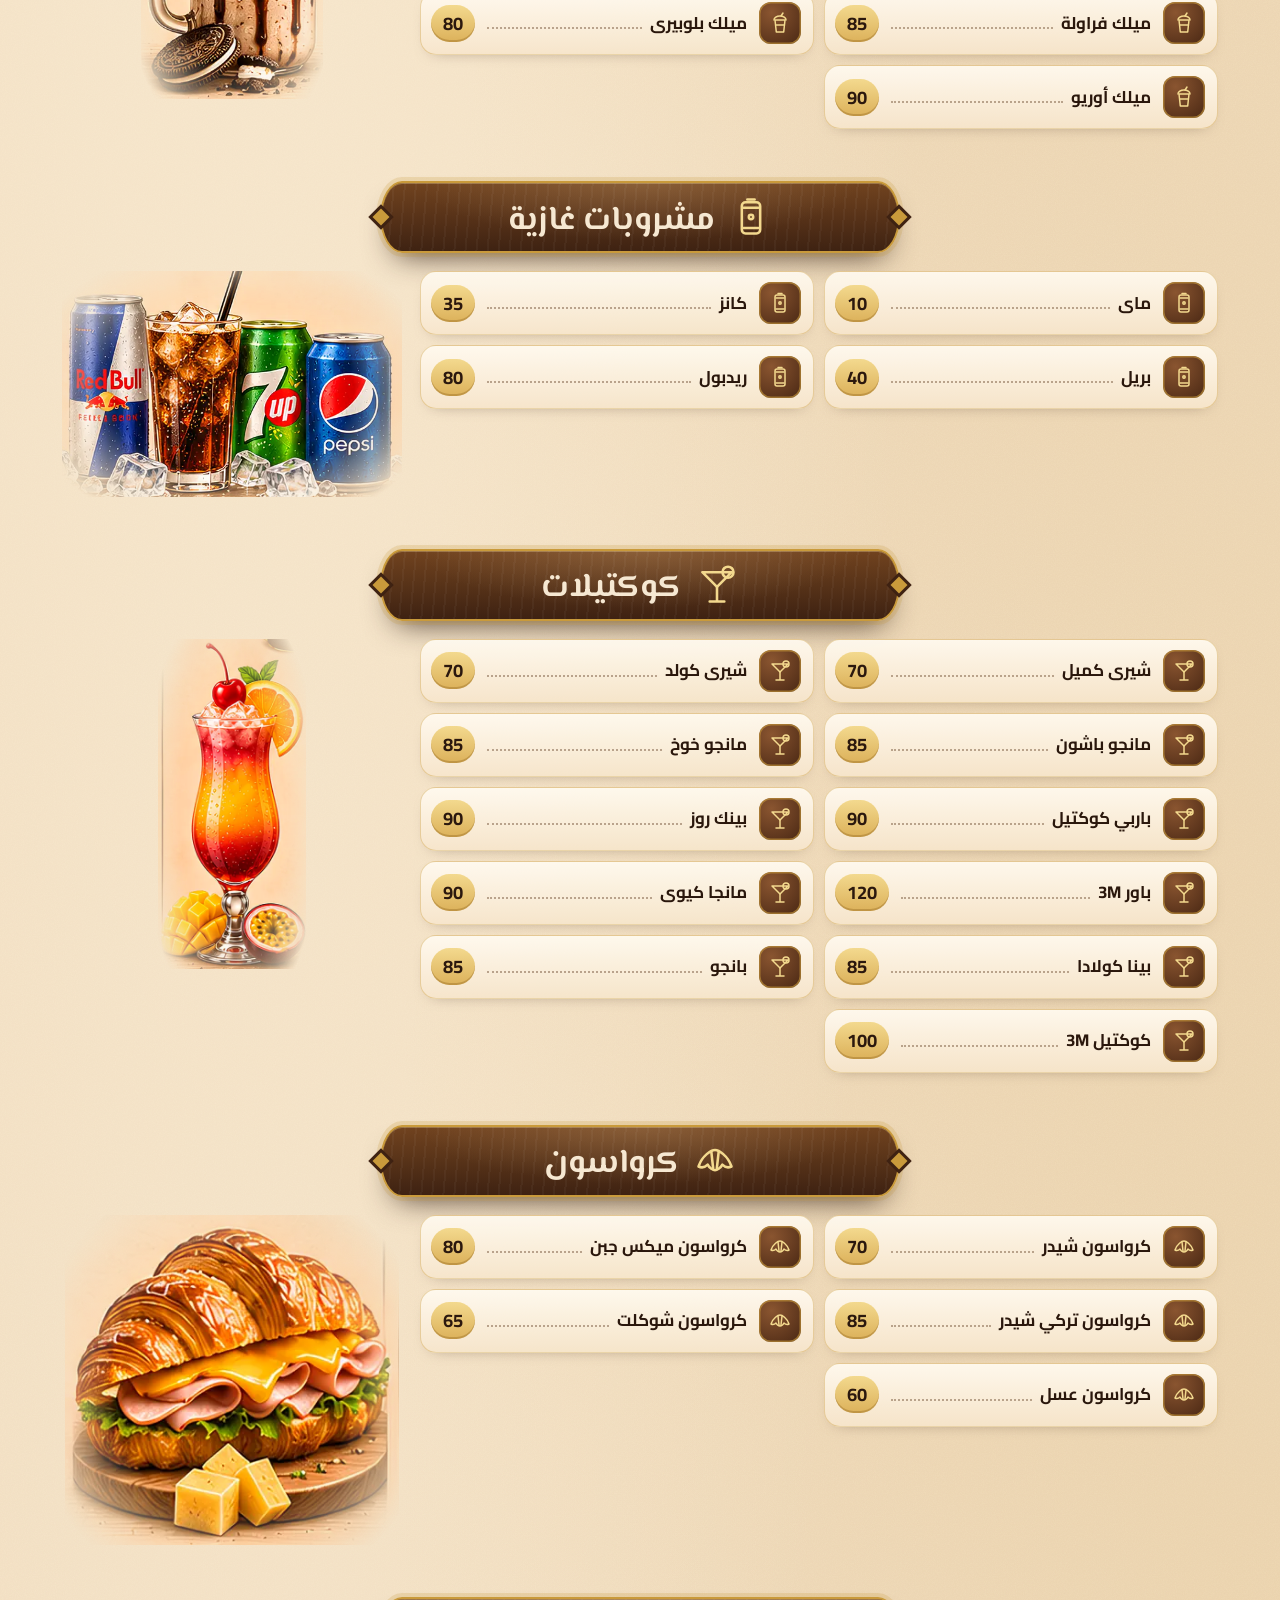
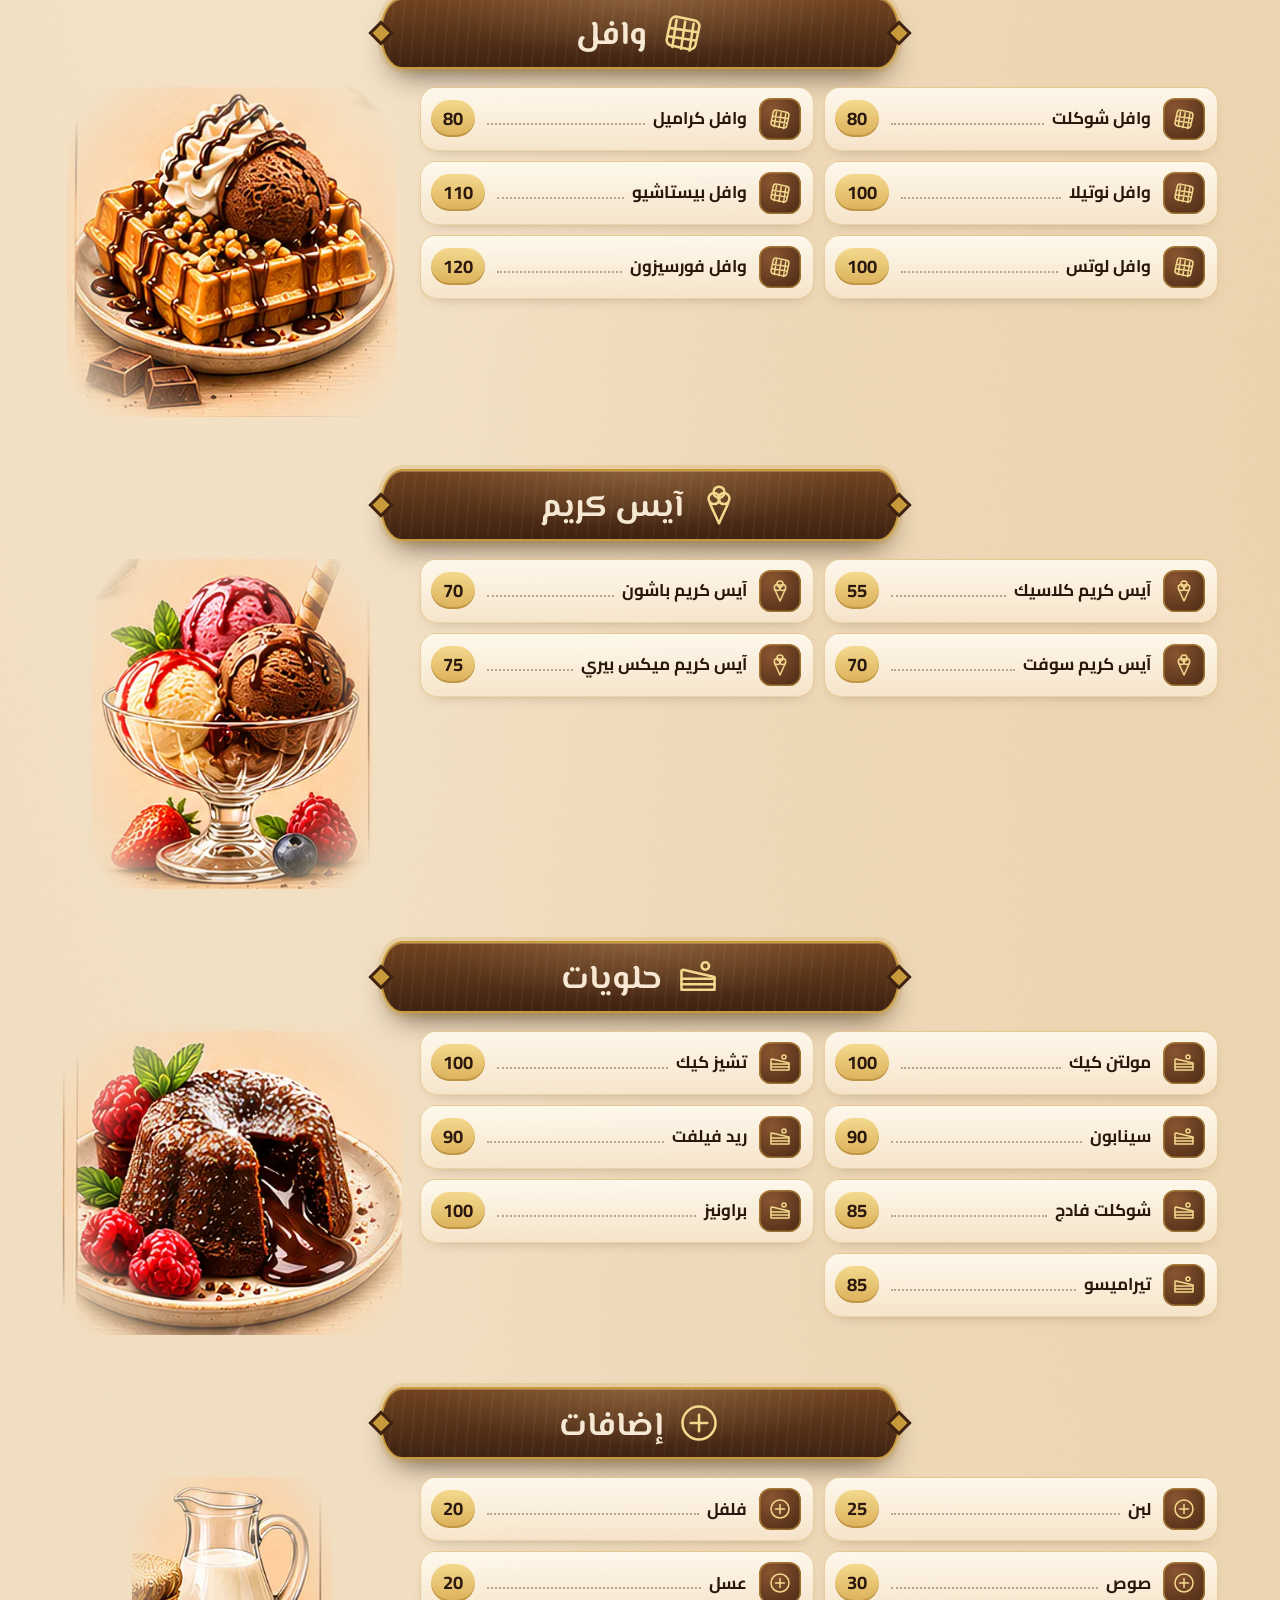
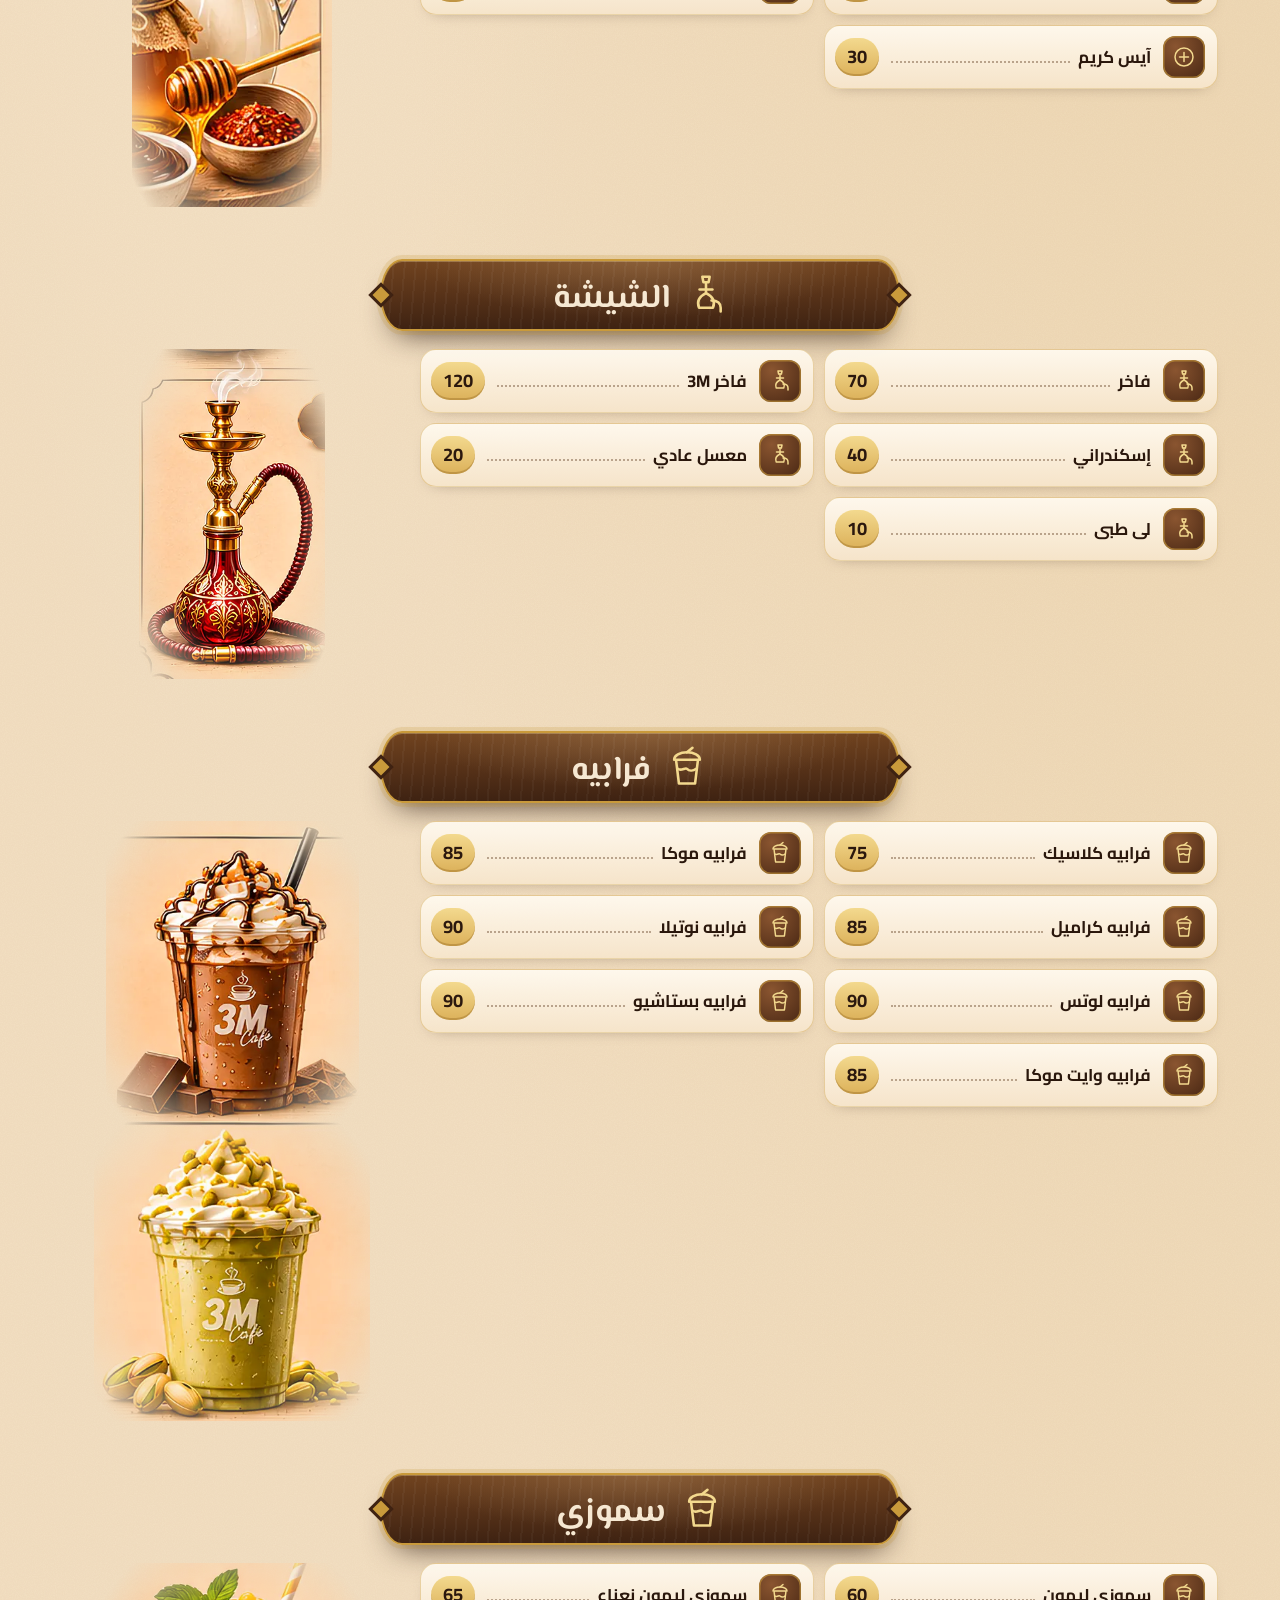
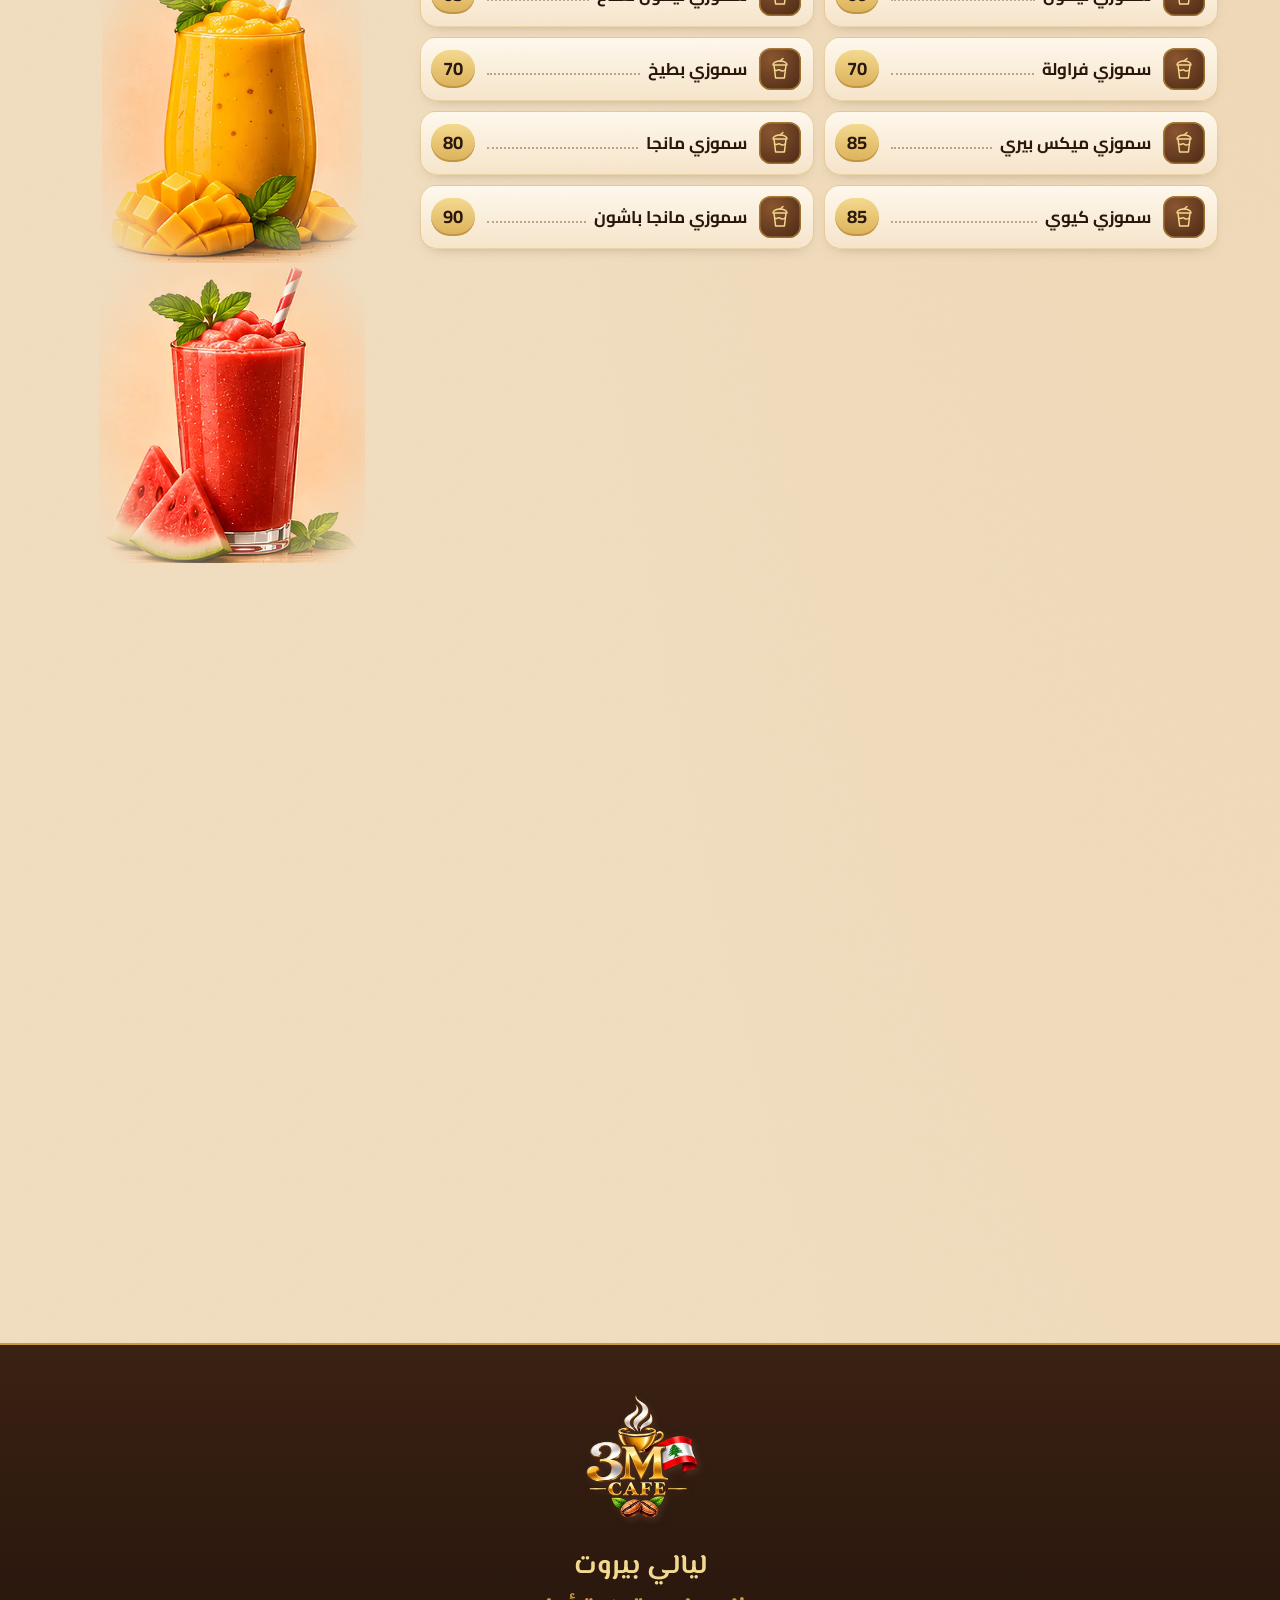
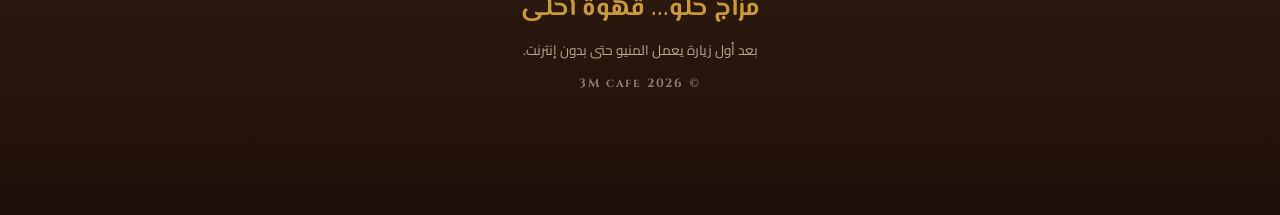
==== commit fab9306c: "Fully single-language UI in Arabic and English modes" ====
--- a/index.template.html
+++ b/index.template.html
@@ -62,12 +62,13 @@
   <symbol id="i-up" viewBox="0 0 24 24"><path d="M12 19V5M5 12l7-7 7 7"/></symbol>
   <symbol id="i-x" viewBox="0 0 24 24"><path d="M6 6l12 12M18 6 6 18"/></symbol>
   <symbol id="i-wifi-off" viewBox="0 0 24 24"><path d="M3 3l18 18M8.5 16.5a5 5 0 0 1 7 0M5 12.5a10 10 0 0 1 4.3-2.4M12 8.4a10 10 0 0 1 7 4.1M2 8.8a15 15 0 0 1 4.6-2.9M10.5 4.6A15 15 0 0 1 22 8.8"/><circle cx="12" cy="20" r=".8"/></symbol>
+  <symbol id="i-globe" viewBox="0 0 24 24"><circle cx="12" cy="12" r="9"/><path d="M3 12h18M12 3c2.5 2.6 3.8 5.6 3.8 9s-1.3 6.4-3.8 9c-2.5-2.6-3.8-5.6-3.8-9S9.5 5.6 12 3Z"/></symbol>
   <symbol id="i-download" viewBox="0 0 24 24"><path d="M12 3v12M7 10l5 5 5-5M4 20h16"/></symbol>
   <symbol id="steam" viewBox="0 0 60 90"><g fill="none" stroke="#fff" stroke-linecap="round" filter="url(#steamBlur)"><path class="s1" d="M20 88c-10-14 10-22 0-38s10-24 2-40" stroke-width="5"/><path class="s2" d="M32 88c-8-12 8-20 0-34s8-22 2-36" stroke-width="4"/><path class="s3" d="M44 88c-10-14 10-20 0-36s8-20 2-32" stroke-width="5"/></g></symbol>
 </svg>
 
 <!-- Loader -->
-<div class="loader" id="loader" role="status" aria-label="جاري التحميل">
+<div class="loader" id="loader" role="status" aria-label="3M cafe">
   <div class="loader__cup" aria-hidden="true">
     <svg class="loader__steam" viewBox="0 0 60 90"><use href="#steam"/></svg>
     <svg viewBox="0 0 120 90" class="loader__svg">
@@ -83,7 +84,7 @@
 
 <a class="skip" href="#menu" data-i18n="skip">انتقل للمنيو</a>
 
-<button type="button" class="lang-btn" id="langBtn" aria-label="Switch to English" lang="en">EN</button>
+<button type="button" class="lang-btn" id="langBtn" aria-label="التبديل إلى الإنجليزية"><svg class="ico" aria-hidden="true"><use href="#i-globe"/></svg><span id="langLabel">إنجليزي</span></button>
 
 <!-- Offline / update / install toasts -->
 <div class="pill pill--offline" id="offlinePill" hidden><svg class="ico"><use href="#i-wifi-off"/></svg><span data-i18n="offline">أنت غير متصل — المنيو يعمل من النسخة المحفوظة</span></div>
@@ -113,10 +114,9 @@
       <img class="hero__logo" src="assets/img/logo-520.webp" srcset="assets/img/logo-260.webp 260w, assets/img/logo-520.webp 520w" sizes="(max-width: 600px) 220px, 280px" width="520" height="531" alt="3M cafe" fetchpriority="high">
     </div>
     <h1 class="hero__title"><span class="sr-only">3M cafe — </span><span data-i18n="nights">ليالي بيروت</span></h1>
-    <p class="hero__script" lang="en" dir="ltr">Good Vibes... Great Coffee</p>
+    <p class="hero__script" data-i18n="slogan">مزاج حلو... قهوة أحلى</p>
     <a class="plaque-btn" href="#categories">
       <span class="plaque-btn__ar" data-i18n="explore">استكشف المنيو</span>
-      <span class="plaque-btn__en" data-i18n="exploreSub">Explore Our Menu</span>
     </a>
   </div>
 
@@ -131,7 +131,6 @@
   <section class="cats" id="categories" aria-labelledby="catsTitle">
     <div class="ornament-title">
       <h2 id="catsTitle" data-i18n="cats">الأقسام</h2>
-      <p data-i18n="catsSub">Our Menu</p>
     </div>
     <div class="cats__grid" id="catsGrid"></div>
   </section>
@@ -156,11 +155,11 @@
 <footer class="footer">
   <img src="assets/img/logo-260.webp" width="260" height="266" alt="3M cafe" loading="lazy" decoding="async">
   <p class="footer__ar" data-i18n="nights">ليالي بيروت</p>
-  <p class="footer__en" lang="en" dir="ltr">Good Vibes... Great Coffee</p>
+  <p class="footer__en" data-i18n="slogan">مزاج حلو... قهوة أحلى</p>
   <button type="button" class="install-btn" id="installBtn" hidden><svg class="ico"><use href="#i-download"/></svg> <span data-i18n="install">أضف المنيو للشاشة الرئيسية</span></button>
   <p class="footer__ios" id="iosHint" hidden data-i18n="ios">على iPhone: اضغط زر المشاركة ثم «إضافة إلى الشاشة الرئيسية».</p>
   <p class="footer__note" data-i18n="note">بعد أول زيارة يعمل المنيو حتى بدون إنترنت.</p>
-  <p class="footer__copy" lang="en" dir="ltr">© <span id="year"></span> 3M cafe</p>
+  <p class="footer__copy">© <span id="year"></span> 3M cafe</p>
 </footer>
 
 <div class="fabs">
--- a/css/styles.css
+++ b/css/styles.css
@@ -176,7 +176,7 @@
   background:linear-gradient(180deg,#2b180e,#3a2113);box-shadow:0 8px 20px -10px rgba(0,0,0,.5);
   border-bottom:1px solid rgba(201,154,59,.5)}
 .toolbar__inner{max-width:1180px;margin:0 auto}
-.search{margin-inline-end:66px!important}
+.search{margin-inline-end:116px!important}
 .search{display:flex;align-items:center;gap:8px;margin:0 12px 8px;padding:0 14px;height:44px;border-radius:999px;
   background:rgba(246,232,210,.1);border:1px solid rgba(201,154,59,.5);color:var(--gold-light)}
 .search input{flex:1;min-width:0;height:100%;border:0;background:transparent;color:var(--cream);font:inherit;font-size:16px;outline:none}
@@ -277,7 +277,9 @@
   border:1.5px solid var(--gold);background:linear-gradient(180deg,#5a3520,#2b180e);color:var(--gold-light);font-weight:700;font-size:.95rem;letter-spacing:.06em;
   box-shadow:0 8px 18px -8px rgba(0,0,0,.55);transition:transform .3s var(--ease)}
 .lang-btn:hover{transform:translateY(-2px)}
-.lang-btn.is-ar{font-family:var(--font-display);font-size:1.05rem;letter-spacing:0}
+.lang-btn{display:inline-flex;align-items:center;gap:6px;font-family:var(--font-ar);letter-spacing:0;font-size:.9rem}
+.lang-btn .ico{width:18px;height:18px}
+html[lang="ar"] .hero__script,html[lang="ar"] .footer__en{font-family:var(--font-display);transform:none;word-spacing:normal;font-size:clamp(1.25rem,5.5vw,1.6rem)}
 html[lang="en"] .card__name,html[lang="en"] .cat-tile__ar,html[lang="en"] .plaque__ar,html[lang="en"] .group__title{font-family:var(--font-ar)}
 html[lang="en"] .plaque__ar{font-family:var(--font-en);letter-spacing:.04em}
 html[lang="en"] .hero__title{font-family:var(--font-en);font-size:clamp(1.8rem,8.4vw,3.4rem);white-space:nowrap}
@@ -302,7 +304,7 @@
   :root{--toolbar-h:66px}
   .toolbar__inner{display:flex;align-items:center;gap:12px;padding:0 12px}
   .search{margin:0;width:300px;flex:none}
-  .toolbar__inner{padding-inline-end:70px}
+  .toolbar__inner{padding-inline-end:124px}
   .toolbar .search{margin-inline-end:0!important}
   .chips{padding:2px 0 4px;flex:1}
   .cats__grid{grid-template-columns:repeat(5,1fr)}
